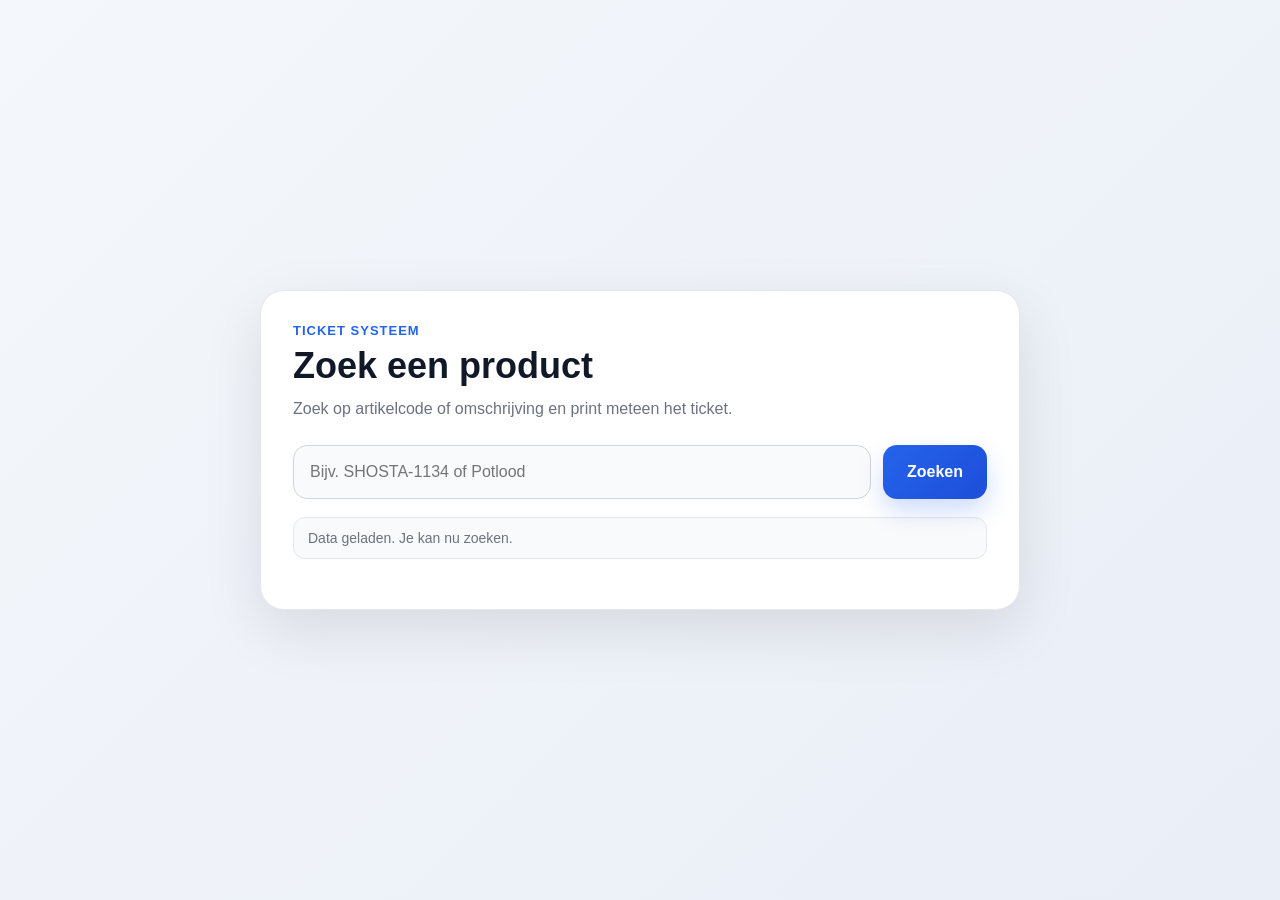
==== index.html @ 76521805 "Add files via upload" ====
<!DOCTYPE html>
<html lang="nl">
<head>
  <meta charset="UTF-8">
  <meta name="viewport" content="width=device-width, initial-scale=1.0">
  <title>QR Ticket Generator</title>
  <link rel="stylesheet" href="style.css">
</head>
<body>

  <div class="page">
    <div class="card">
      <div class="topbar">
        <div>
          <p class="eyebrow">Ticket systeem</p>
          <h1>Zoek een product</h1>
          <p class="subtitle">Zoek op artikelcode of omschrijving en print meteen het ticket.</p>
        </div>
      </div>

      <div class="search-box">
        <input
          type="text"
          id="search"
          placeholder="Bijv. SHOSTA-1134 of Potlood"
          autocomplete="off"
        >
        <button onclick="zoekProduct()">Zoeken</button>
      </div>

      <div id="status" class="status">Data wordt geladen...</div>

      <div id="result" class="result hidden"></div>
    </div>
  </div>

  <script>
    let data = [];

    fetch('data.json')
      .then(response => {
        if (!response.ok) {
          throw new Error('Kon data.json niet laden');
        }
        return response.json();
      })
      .then(json => {
        data = json;
        document.getElementById('status').textContent = 'Data geladen. Je kan nu zoeken.';
      })
      .catch(error => {
        document.getElementById('status').textContent = 'Fout bij laden van data.json';
        console.error(error);
      });

    function escapeHtml(text) {
      return String(text)
        .replace(/&/g, '&amp;')
        .replace(/</g, '&lt;')
        .replace(/>/g, '&gt;')
        .replace(/"/g, '&quot;')
        .replace(/'/g, '&#039;');
    }

    function zoekProduct() {
      const input = document.getElementById('search');
      const value = input.value.toLowerCase().trim();
      const resultDiv = document.getElementById('result');

      if (!value) {
        resultDiv.classList.remove('hidden');
        resultDiv.innerHTML = `
          <div class="empty-state">
            Geef eerst een artikelcode of omschrijving in.
          </div>
        `;
        return;
      }

      const gevonden = data.find(product =>
        String(product.artikelcode).toLowerCase().includes(value) ||
        String(product.omschrijving).toLowerCase().includes(value)
      );

      resultDiv.classList.remove('hidden');

      if (!gevonden) {
        resultDiv.innerHTML = `
          <div class="empty-state">
            Geen product gevonden voor <strong>${escapeHtml(input.value)}</strong>.
          </div>
        `;
        return;
      }

      resultDiv.innerHTML = `
        <div class="product-card">
          <div class="product-header">
            <div>
              <p class="product-label">Gevonden product</p>
              <h2>${escapeHtml(gevonden.omschrijving)}</h2>
            </div>
            <div class="price-badge">€ ${Number(gevonden.prijs).toFixed(2)}</div>
          </div>

          <div class="product-grid">
            <div class="info-box">
              <span class="info-title">Artikelcode</span>
              <span class="info-value">${escapeHtml(gevonden.artikelcode)}</span>
            </div>

            <div class="info-box">
              <span class="info-title">Aantal labels</span>
              <span class="info-value">${escapeHtml(gevonden.aantal)}</span>
            </div>
          </div>

          <div class="actions">
            <button class="print-btn" onclick='printTicket(${JSON.stringify(gevonden)})'>
              Print ticket
            </button>
          </div>
        </div>
      `;
    }

    function printTicket(product) {
      localStorage.setItem('printData', JSON.stringify(product));
      window.open('print.html', '_blank');
    }

    document.getElementById('search').addEventListener('keypress', function(event) {
      if (event.key === 'Enter') {
        zoekProduct();
      }
    });
  </script>
</body>
</html>
---- style.css ----
* {
    margin: 0;
    padding: 0;
    box-sizing: border-box;
  }
  
  body {
    font-family: Arial, sans-serif;
    min-height: 100vh;
    background:
      linear-gradient(135deg, #f4f7fb 0%, #e9eef7 100%);
    color: #1f2937;
  }
  
  .page {
    min-height: 100vh;
    display: flex;
    align-items: center;
    justify-content: center;
    padding: 32px 16px;
  }
  
  .card {
    width: 100%;
    max-width: 760px;
    background: #ffffff;
    border-radius: 24px;
    padding: 32px;
    box-shadow: 0 20px 60px rgba(0, 0, 0, 0.10);
    border: 1px solid #e5e7eb;
  }
  
  .topbar {
    margin-bottom: 24px;
  }
  
  .eyebrow {
    font-size: 13px;
    font-weight: 700;
    text-transform: uppercase;
    letter-spacing: 1px;
    color: #2563eb;
    margin-bottom: 8px;
  }
  
  h1 {
    font-size: 36px;
    line-height: 1.1;
    margin-bottom: 10px;
    color: #111827;
  }
  
  .subtitle {
    font-size: 16px;
    color: #6b7280;
    line-height: 1.6;
  }
  
  .search-box {
    display: flex;
    gap: 12px;
    margin-bottom: 18px;
    flex-wrap: wrap;
  }
  
  .search-box input {
    flex: 1;
    min-width: 240px;
    height: 54px;
    border: 1px solid #d1d5db;
    border-radius: 14px;
    padding: 0 16px;
    font-size: 16px;
    outline: none;
    transition: 0.2s ease;
    background: #f9fafb;
  }
  
  .search-box input:focus {
    border-color: #2563eb;
    background: #ffffff;
    box-shadow: 0 0 0 4px rgba(37, 99, 235, 0.12);
  }
  
  .search-box button {
    height: 54px;
    border: none;
    border-radius: 14px;
    padding: 0 24px;
    font-size: 16px;
    font-weight: 700;
    cursor: pointer;
    background: linear-gradient(135deg, #2563eb, #1d4ed8);
    color: #ffffff;
    transition: transform 0.15s ease, box-shadow 0.15s ease;
    box-shadow: 0 12px 24px rgba(37, 99, 235, 0.22);
  }
  
  .search-box button:hover {
    transform: translateY(-1px);
  }
  
  .status {
    margin-bottom: 18px;
    font-size: 14px;
    color: #6b7280;
    background: #f9fafb;
    border: 1px solid #e5e7eb;
    padding: 12px 14px;
    border-radius: 12px;
  }
  
  .result.hidden {
    display: none;
  }
  
  .product-card {
    margin-top: 10px;
    background: linear-gradient(180deg, #ffffff 0%, #f9fbff 100%);
    border: 1px solid #e5e7eb;
    border-radius: 20px;
    padding: 24px;
  }
  
  .product-header {
    display: flex;
    justify-content: space-between;
    align-items: flex-start;
    gap: 16px;
    margin-bottom: 20px;
    flex-wrap: wrap;
  }
  
  .product-label {
    font-size: 12px;
    font-weight: 700;
    text-transform: uppercase;
    color: #2563eb;
    margin-bottom: 8px;
    letter-spacing: 0.8px;
  }
  
  .product-header h2 {
    font-size: 24px;
    line-height: 1.3;
    color: #111827;
  }
  
  .price-badge {
    background: #111827;
    color: #ffffff;
    font-size: 22px;
    font-weight: 700;
    padding: 12px 18px;
    border-radius: 16px;
    white-space: nowrap;
  }
  
  .product-grid {
    display: grid;
    grid-template-columns: repeat(auto-fit, minmax(220px, 1fr));
    gap: 14px;
    margin-bottom: 22px;
  }
  
  .info-box {
    background: #ffffff;
    border: 1px solid #e5e7eb;
    border-radius: 16px;
    padding: 16px;
  }
  
  .info-title {
    display: block;
    font-size: 13px;
    color: #6b7280;
    margin-bottom: 8px;
  }
  
  .info-value {
    display: block;
    font-size: 18px;
    font-weight: 700;
    color: #111827;
    word-break: break-word;
  }
  
  .actions {
    display: flex;
    justify-content: flex-end;
  }
  
  .print-btn {
    border: none;
    border-radius: 14px;
    padding: 14px 22px;
    font-size: 15px;
    font-weight: 700;
    cursor: pointer;
    color: #ffffff;
    background: linear-gradient(135deg, #059669, #047857);
    box-shadow: 0 12px 24px rgba(5, 150, 105, 0.20);
    transition: transform 0.15s ease;
  }
  
  .print-btn:hover {
    transform: translateY(-1px);
  }
  
  .empty-state {
    padding: 18px;
    border: 1px dashed #cbd5e1;
    border-radius: 16px;
    background: #f8fafc;
    color: #475569;
    font-size: 15px;
  }
  
  @media (max-width: 640px) {
    .card {
      padding: 22px;
      border-radius: 18px;
    }
  
    h1 {
      font-size: 28px;
    }
  
    .product-header h2 {
      font-size: 20px;
    }
  
    .price-badge {
      font-size: 18px;
    }
  
    .actions {
      justify-content: stretch;
    }
  
    .print-btn {
      width: 100%;
    }
  }
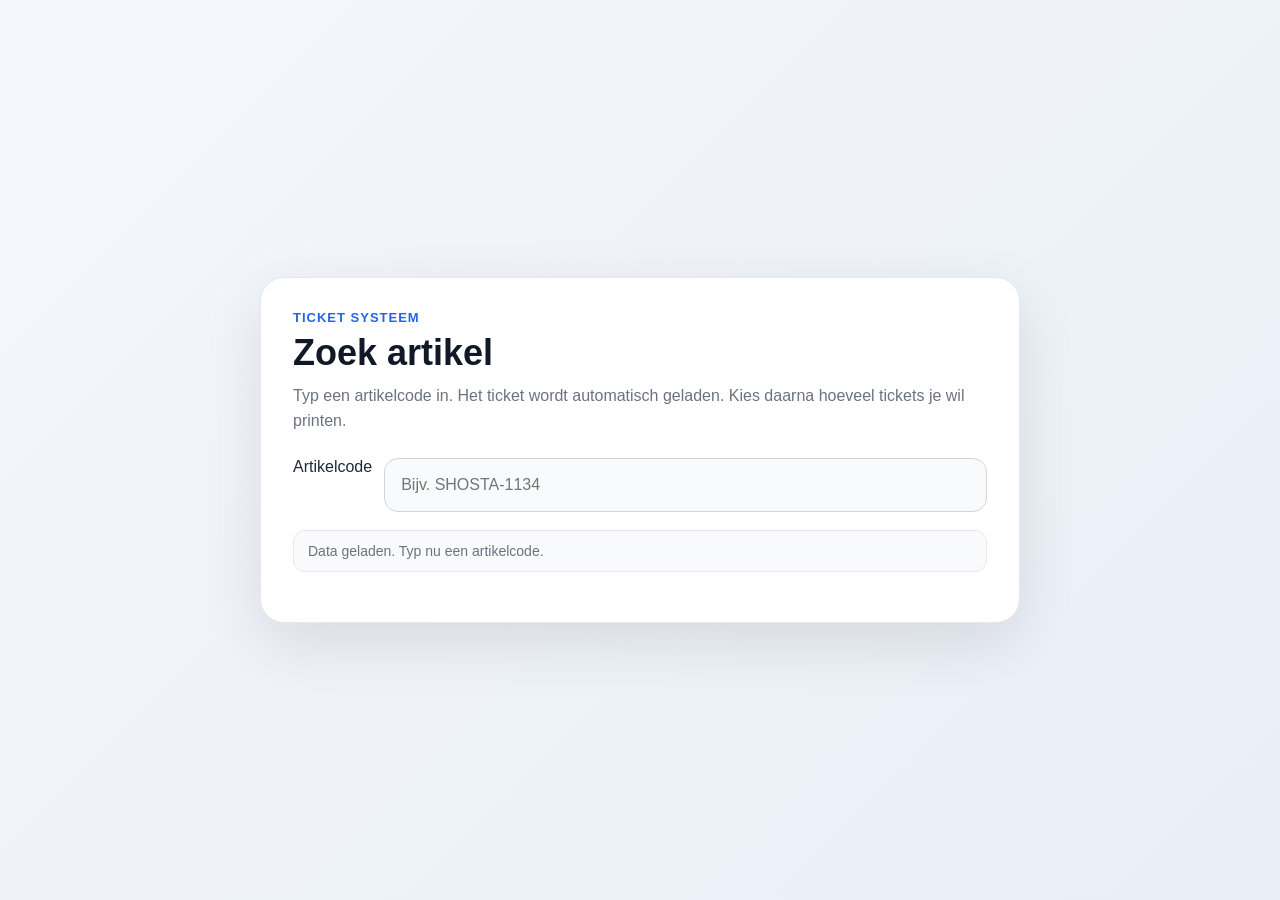
==== commit 7e6fad26: "Update index.html" ====
--- a/index.html
+++ b/index.html
@@ -13,19 +13,19 @@
       <div class="topbar">
         <div>
           <p class="eyebrow">Ticket systeem</p>
-          <h1>Zoek een product</h1>
-          <p class="subtitle">Zoek op artikelcode of omschrijving en print meteen het ticket.</p>
+          <h1>Zoek artikel</h1>
+          <p class="subtitle">Typ een artikelcode in. Het ticket wordt automatisch geladen. Kies daarna hoeveel tickets je wil printen.</p>
         </div>
       </div>
 
-      <div class="search-box">
+      <div class="search-box single-column">
+        <label for="search" class="field-label">Artikelcode</label>
         <input
           type="text"
           id="search"
-          placeholder="Bijv. SHOSTA-1134 of Potlood"
+          placeholder="Bijv. SHOSTA-1134"
           autocomplete="off"
         >
-        <button onclick="zoekProduct()">Zoeken</button>
       </div>
 
       <div id="status" class="status">Data wordt geladen...</div>
@@ -46,7 +46,7 @@
       })
       .then(json => {
         data = json;
-        document.getElementById('status').textContent = 'Data geladen. Je kan nu zoeken.';
+        document.getElementById('status').textContent = 'Data geladen. Typ nu een artikelcode.';
       })
       .catch(error => {
         document.getElementById('status').textContent = 'Fout bij laden van data.json';
@@ -62,24 +62,19 @@
         .replace(/'/g, '&#039;');
     }
 
-    function zoekProduct() {
+    function zoekProductAutomatisch() {
       const input = document.getElementById('search');
       const value = input.value.toLowerCase().trim();
       const resultDiv = document.getElementById('result');
 
       if (!value) {
-        resultDiv.classList.remove('hidden');
-        resultDiv.innerHTML = `
-          <div class="empty-state">
-            Geef eerst een artikelcode of omschrijving in.
-          </div>
-        `;
+        resultDiv.classList.add('hidden');
+        resultDiv.innerHTML = '';
         return;
       }
 
       const gevonden = data.find(product =>
-        String(product.artikelcode).toLowerCase().includes(value) ||
-        String(product.omschrijving).toLowerCase().includes(value)
+        String(product.artikelcode).toLowerCase() === value
       );
 
       resultDiv.classList.remove('hidden');
@@ -87,7 +82,7 @@
       if (!gevonden) {
         resultDiv.innerHTML = `
           <div class="empty-state">
-            Geen product gevonden voor <strong>${escapeHtml(input.value)}</strong>.
+            Geen artikel gevonden met code <strong>${escapeHtml(input.value)}</strong>.
           </div>
         `;
         return;
@@ -97,7 +92,7 @@
         <div class="product-card">
           <div class="product-header">
             <div>
-              <p class="product-label">Gevonden product</p>
+              <p class="product-label">Gevonden artikel</p>
               <h2>${escapeHtml(gevonden.omschrijving)}</h2>
             </div>
             <div class="price-badge">€ ${Number(gevonden.prijs).toFixed(2)}</div>
@@ -110,14 +105,19 @@
             </div>
 
             <div class="info-box">
-              <span class="info-title">Aantal labels</span>
+              <span class="info-title">Standaard aantal labels</span>
               <span class="info-value">${escapeHtml(gevonden.aantal)}</span>
             </div>
           </div>
 
+          <div class="print-controls">
+            <label for="printAantal" class="field-label">Hoeveel tickets wil je printen?</label>
+            <input type="number" id="printAantal" min="1" value="1">
+          </div>
+
           <div class="actions">
             <button class="print-btn" onclick='printTicket(${JSON.stringify(gevonden)})'>
-              Print ticket
+              Print ticket(s)
             </button>
           </div>
         </div>
@@ -125,15 +125,26 @@
     }
 
     function printTicket(product) {
-      localStorage.setItem('printData', JSON.stringify(product));
+      const aantalInput = document.getElementById('printAantal');
+      const printAantal = Number(aantalInput.value);
+
+      if (!printAantal || printAantal < 1) {
+        alert('Geef een geldig aantal in.');
+        return;
+      }
+
+      const printData = {
+        artikelcode: product.artikelcode,
+        omschrijving: product.omschrijving,
+        prijs: Number(product.prijs),
+        aantal: printAantal
+      };
+
+      localStorage.setItem('printData', JSON.stringify(printData));
       window.open('print.html', '_blank');
     }
 
-    document.getElementById('search').addEventListener('keypress', function(event) {
-      if (event.key === 'Enter') {
-        zoekProduct();
-      }
-    });
+    document.getElementById('search').addEventListener('input', zoekProductAutomatisch);
   </script>
 </body>
-</html>+</html>
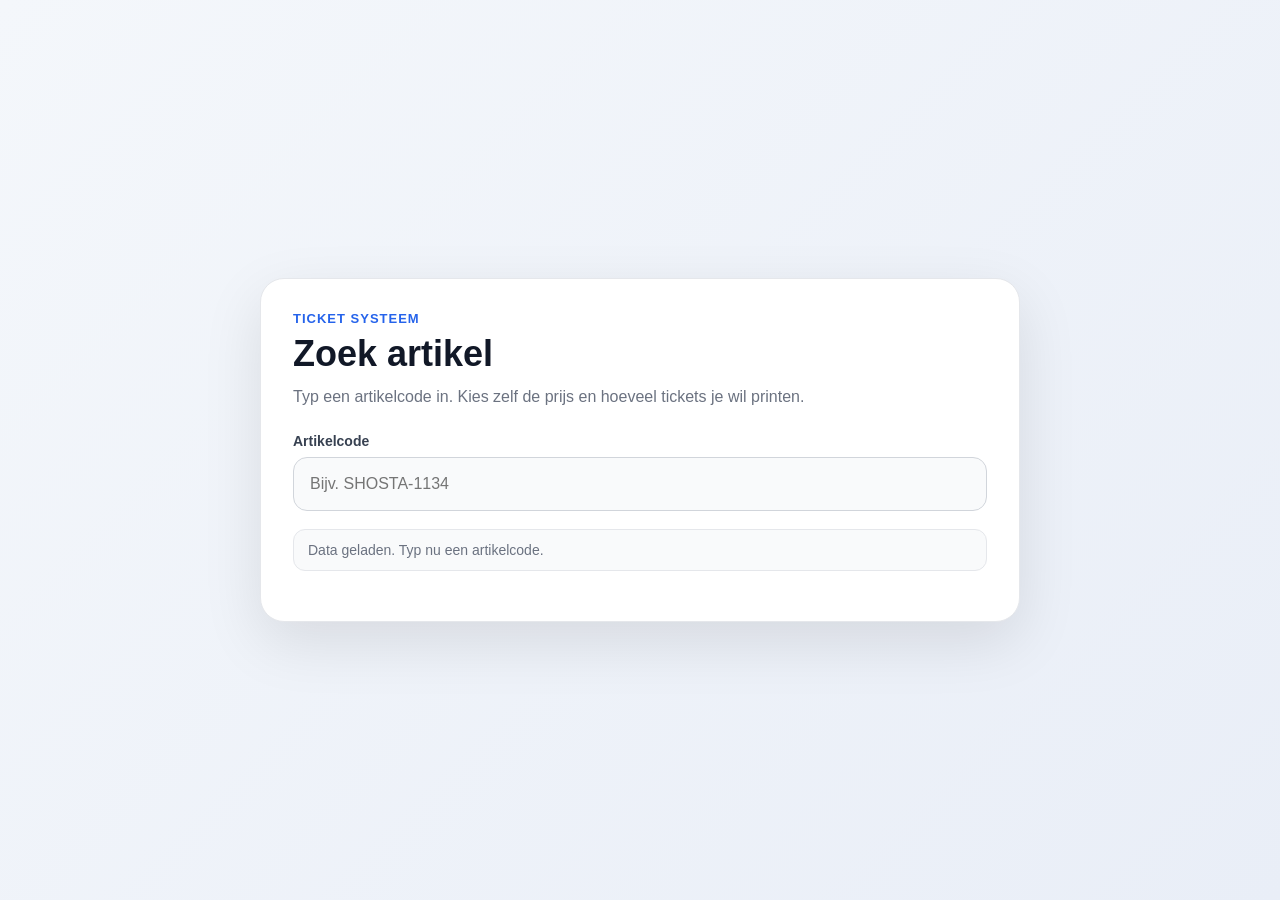
==== commit 2ce828ec: "Update index.html" ====
--- a/index.html
+++ b/index.html
@@ -14,7 +14,7 @@
         <div>
           <p class="eyebrow">Ticket systeem</p>
           <h1>Zoek artikel</h1>
-          <p class="subtitle">Typ een artikelcode in. Het ticket wordt automatisch geladen. Kies daarna hoeveel tickets je wil printen.</p>
+          <p class="subtitle">Typ een artikelcode in. Kies zelf de prijs en hoeveel tickets je wil printen.</p>
         </div>
       </div>
 
@@ -93,9 +93,8 @@
           <div class="product-header">
             <div>
               <p class="product-label">Gevonden artikel</p>
-              <h2>${escapeHtml(gevonden.omschrijving)}</h2>
+              <h2>${escapeHtml(gevonden.artikelcode)}</h2>
             </div>
-            <div class="price-badge">€ ${Number(gevonden.prijs).toFixed(2)}</div>
           </div>
 
           <div class="product-grid">
@@ -105,14 +104,21 @@
             </div>
 
             <div class="info-box">
-              <span class="info-title">Standaard aantal labels</span>
-              <span class="info-value">${escapeHtml(gevonden.aantal)}</span>
+              <span class="info-title">Standaard prijs</span>
+              <span class="info-value">€ ${Number(gevonden.prijs).toFixed(2)}</span>
             </div>
           </div>
 
-          <div class="print-controls">
-            <label for="printAantal" class="field-label">Hoeveel tickets wil je printen?</label>
-            <input type="number" id="printAantal" min="1" value="1">
+          <div class="form-grid">
+            <div class="print-controls">
+              <label for="customPrijs" class="field-label">Prijs op ticket</label>
+              <input type="number" id="customPrijs" min="0" step="0.01" value="${Number(gevonden.prijs).toFixed(2)}">
+            </div>
+
+            <div class="print-controls">
+              <label for="printAantal" class="field-label">Aantal tickets</label>
+              <input type="number" id="printAantal" min="1" value="1">
+            </div>
           </div>
 
           <div class="actions">
@@ -126,17 +132,24 @@
 
     function printTicket(product) {
       const aantalInput = document.getElementById('printAantal');
+      const prijsInput = document.getElementById('customPrijs');
+
       const printAantal = Number(aantalInput.value);
+      const customPrijs = Number(prijsInput.value);
 
       if (!printAantal || printAantal < 1) {
         alert('Geef een geldig aantal in.');
         return;
       }
 
+      if (isNaN(customPrijs) || customPrijs < 0) {
+        alert('Geef een geldige prijs in.');
+        return;
+      }
+
       const printData = {
         artikelcode: product.artikelcode,
-        omschrijving: product.omschrijving,
-        prijs: Number(product.prijs),
+        prijs: customPrijs,
         aantal: printAantal
       };
 
--- a/style.css
+++ b/style.css
@@ -1,244 +1,236 @@
 * {
-    margin: 0;
-    padding: 0;
-    box-sizing: border-box;
-  }
-  
-  body {
-    font-family: Arial, sans-serif;
-    min-height: 100vh;
-    background:
-      linear-gradient(135deg, #f4f7fb 0%, #e9eef7 100%);
-    color: #1f2937;
-  }
-  
-  .page {
-    min-height: 100vh;
-    display: flex;
-    align-items: center;
-    justify-content: center;
-    padding: 32px 16px;
-  }
-  
+  margin: 0;
+  padding: 0;
+  box-sizing: border-box;
+}
+
+body {
+  font-family: Arial, sans-serif;
+  min-height: 100vh;
+  background: linear-gradient(135deg, #f4f7fb 0%, #e9eef7 100%);
+  color: #1f2937;
+}
+
+.page {
+  min-height: 100vh;
+  display: flex;
+  align-items: center;
+  justify-content: center;
+  padding: 32px 16px;
+}
+
+.card {
+  width: 100%;
+  max-width: 760px;
+  background: #ffffff;
+  border-radius: 24px;
+  padding: 32px;
+  box-shadow: 0 20px 60px rgba(0, 0, 0, 0.10);
+  border: 1px solid #e5e7eb;
+}
+
+.topbar {
+  margin-bottom: 24px;
+}
+
+.eyebrow {
+  font-size: 13px;
+  font-weight: 700;
+  text-transform: uppercase;
+  letter-spacing: 1px;
+  color: #2563eb;
+  margin-bottom: 8px;
+}
+
+h1 {
+  font-size: 36px;
+  line-height: 1.1;
+  margin-bottom: 10px;
+  color: #111827;
+}
+
+.subtitle {
+  font-size: 16px;
+  color: #6b7280;
+  line-height: 1.6;
+}
+
+.single-column {
+  display: block;
+  margin-bottom: 18px;
+}
+
+.field-label {
+  display: block;
+  margin-bottom: 8px;
+  font-size: 14px;
+  font-weight: 700;
+  color: #374151;
+}
+
+.search-box input,
+.print-controls input {
+  width: 100%;
+  height: 54px;
+  border: 1px solid #d1d5db;
+  border-radius: 14px;
+  padding: 0 16px;
+  font-size: 16px;
+  outline: none;
+  transition: 0.2s ease;
+  background: #f9fafb;
+}
+
+.search-box input:focus,
+.print-controls input:focus {
+  border-color: #2563eb;
+  background: #ffffff;
+  box-shadow: 0 0 0 4px rgba(37, 99, 235, 0.12);
+}
+
+.status {
+  margin-bottom: 18px;
+  font-size: 14px;
+  color: #6b7280;
+  background: #f9fafb;
+  border: 1px solid #e5e7eb;
+  padding: 12px 14px;
+  border-radius: 12px;
+}
+
+.result.hidden {
+  display: none;
+}
+
+.product-card {
+  margin-top: 10px;
+  background: linear-gradient(180deg, #ffffff 0%, #f9fbff 100%);
+  border: 1px solid #e5e7eb;
+  border-radius: 20px;
+  padding: 24px;
+}
+
+.product-header {
+  display: flex;
+  justify-content: space-between;
+  align-items: flex-start;
+  gap: 16px;
+  margin-bottom: 20px;
+  flex-wrap: wrap;
+}
+
+.product-label {
+  font-size: 12px;
+  font-weight: 700;
+  text-transform: uppercase;
+  color: #2563eb;
+  margin-bottom: 8px;
+  letter-spacing: 0.8px;
+}
+
+.product-header h2 {
+  font-size: 24px;
+  line-height: 1.3;
+  color: #111827;
+}
+
+.price-badge {
+  background: #111827;
+  color: #ffffff;
+  font-size: 22px;
+  font-weight: 700;
+  padding: 12px 18px;
+  border-radius: 16px;
+  white-space: nowrap;
+}
+
+.product-grid {
+  display: grid;
+  grid-template-columns: repeat(auto-fit, minmax(220px, 1fr));
+  gap: 14px;
+  margin-bottom: 22px;
+}
+
+.info-box {
+  background: #ffffff;
+  border: 1px solid #e5e7eb;
+  border-radius: 16px;
+  padding: 16px;
+}
+
+.info-title {
+  display: block;
+  font-size: 13px;
+  color: #6b7280;
+  margin-bottom: 8px;
+}
+
+.info-value {
+  display: block;
+  font-size: 18px;
+  font-weight: 700;
+  color: #111827;
+  word-break: break-word;
+}
+
+.print-controls {
+  margin-bottom: 20px;
+}
+
+.actions {
+  display: flex;
+  justify-content: flex-end;
+}
+
+.print-btn {
+  border: none;
+  border-radius: 14px;
+  padding: 14px 22px;
+  font-size: 15px;
+  font-weight: 700;
+  cursor: pointer;
+  color: #ffffff;
+  background: linear-gradient(135deg, #059669, #047857);
+  box-shadow: 0 12px 24px rgba(5, 150, 105, 0.20);
+  transition: transform 0.15s ease;
+}
+
+.print-btn:hover {
+  transform: translateY(-1px);
+}
+
+.empty-state {
+  padding: 18px;
+  border: 1px dashed #cbd5e1;
+  border-radius: 16px;
+  background: #f8fafc;
+  color: #475569;
+  font-size: 15px;
+}
+
+@media (max-width: 640px) {
   .card {
+    padding: 22px;
+    border-radius: 18px;
+  }
+
+  h1 {
+    font-size: 28px;
+  }
+
+  .product-header h2 {
+    font-size: 20px;
+  }
+
+  .price-badge {
+    font-size: 18px;
+  }
+
+  .actions {
+    justify-content: stretch;
+  }
+
+  .print-btn {
     width: 100%;
-    max-width: 760px;
-    background: #ffffff;
-    border-radius: 24px;
-    padding: 32px;
-    box-shadow: 0 20px 60px rgba(0, 0, 0, 0.10);
-    border: 1px solid #e5e7eb;
-  }
-  
-  .topbar {
-    margin-bottom: 24px;
-  }
-  
-  .eyebrow {
-    font-size: 13px;
-    font-weight: 700;
-    text-transform: uppercase;
-    letter-spacing: 1px;
-    color: #2563eb;
-    margin-bottom: 8px;
-  }
-  
-  h1 {
-    font-size: 36px;
-    line-height: 1.1;
-    margin-bottom: 10px;
-    color: #111827;
-  }
-  
-  .subtitle {
-    font-size: 16px;
-    color: #6b7280;
-    line-height: 1.6;
-  }
-  
-  .search-box {
-    display: flex;
-    gap: 12px;
-    margin-bottom: 18px;
-    flex-wrap: wrap;
-  }
-  
-  .search-box input {
-    flex: 1;
-    min-width: 240px;
-    height: 54px;
-    border: 1px solid #d1d5db;
-    border-radius: 14px;
-    padding: 0 16px;
-    font-size: 16px;
-    outline: none;
-    transition: 0.2s ease;
-    background: #f9fafb;
-  }
-  
-  .search-box input:focus {
-    border-color: #2563eb;
-    background: #ffffff;
-    box-shadow: 0 0 0 4px rgba(37, 99, 235, 0.12);
-  }
-  
-  .search-box button {
-    height: 54px;
-    border: none;
-    border-radius: 14px;
-    padding: 0 24px;
-    font-size: 16px;
-    font-weight: 700;
-    cursor: pointer;
-    background: linear-gradient(135deg, #2563eb, #1d4ed8);
-    color: #ffffff;
-    transition: transform 0.15s ease, box-shadow 0.15s ease;
-    box-shadow: 0 12px 24px rgba(37, 99, 235, 0.22);
-  }
-  
-  .search-box button:hover {
-    transform: translateY(-1px);
-  }
-  
-  .status {
-    margin-bottom: 18px;
-    font-size: 14px;
-    color: #6b7280;
-    background: #f9fafb;
-    border: 1px solid #e5e7eb;
-    padding: 12px 14px;
-    border-radius: 12px;
-  }
-  
-  .result.hidden {
-    display: none;
-  }
-  
-  .product-card {
-    margin-top: 10px;
-    background: linear-gradient(180deg, #ffffff 0%, #f9fbff 100%);
-    border: 1px solid #e5e7eb;
-    border-radius: 20px;
-    padding: 24px;
-  }
-  
-  .product-header {
-    display: flex;
-    justify-content: space-between;
-    align-items: flex-start;
-    gap: 16px;
-    margin-bottom: 20px;
-    flex-wrap: wrap;
-  }
-  
-  .product-label {
-    font-size: 12px;
-    font-weight: 700;
-    text-transform: uppercase;
-    color: #2563eb;
-    margin-bottom: 8px;
-    letter-spacing: 0.8px;
-  }
-  
-  .product-header h2 {
-    font-size: 24px;
-    line-height: 1.3;
-    color: #111827;
-  }
-  
-  .price-badge {
-    background: #111827;
-    color: #ffffff;
-    font-size: 22px;
-    font-weight: 700;
-    padding: 12px 18px;
-    border-radius: 16px;
-    white-space: nowrap;
-  }
-  
-  .product-grid {
-    display: grid;
-    grid-template-columns: repeat(auto-fit, minmax(220px, 1fr));
-    gap: 14px;
-    margin-bottom: 22px;
-  }
-  
-  .info-box {
-    background: #ffffff;
-    border: 1px solid #e5e7eb;
-    border-radius: 16px;
-    padding: 16px;
-  }
-  
-  .info-title {
-    display: block;
-    font-size: 13px;
-    color: #6b7280;
-    margin-bottom: 8px;
-  }
-  
-  .info-value {
-    display: block;
-    font-size: 18px;
-    font-weight: 700;
-    color: #111827;
-    word-break: break-word;
-  }
-  
-  .actions {
-    display: flex;
-    justify-content: flex-end;
-  }
-  
-  .print-btn {
-    border: none;
-    border-radius: 14px;
-    padding: 14px 22px;
-    font-size: 15px;
-    font-weight: 700;
-    cursor: pointer;
-    color: #ffffff;
-    background: linear-gradient(135deg, #059669, #047857);
-    box-shadow: 0 12px 24px rgba(5, 150, 105, 0.20);
-    transition: transform 0.15s ease;
-  }
-  
-  .print-btn:hover {
-    transform: translateY(-1px);
-  }
-  
-  .empty-state {
-    padding: 18px;
-    border: 1px dashed #cbd5e1;
-    border-radius: 16px;
-    background: #f8fafc;
-    color: #475569;
-    font-size: 15px;
-  }
-  
-  @media (max-width: 640px) {
-    .card {
-      padding: 22px;
-      border-radius: 18px;
-    }
-  
-    h1 {
-      font-size: 28px;
-    }
-  
-    .product-header h2 {
-      font-size: 20px;
-    }
-  
-    .price-badge {
-      font-size: 18px;
-    }
-  
-    .actions {
-      justify-content: stretch;
-    }
-  
-    .print-btn {
-      width: 100%;
-    }
-  }+  }
+}
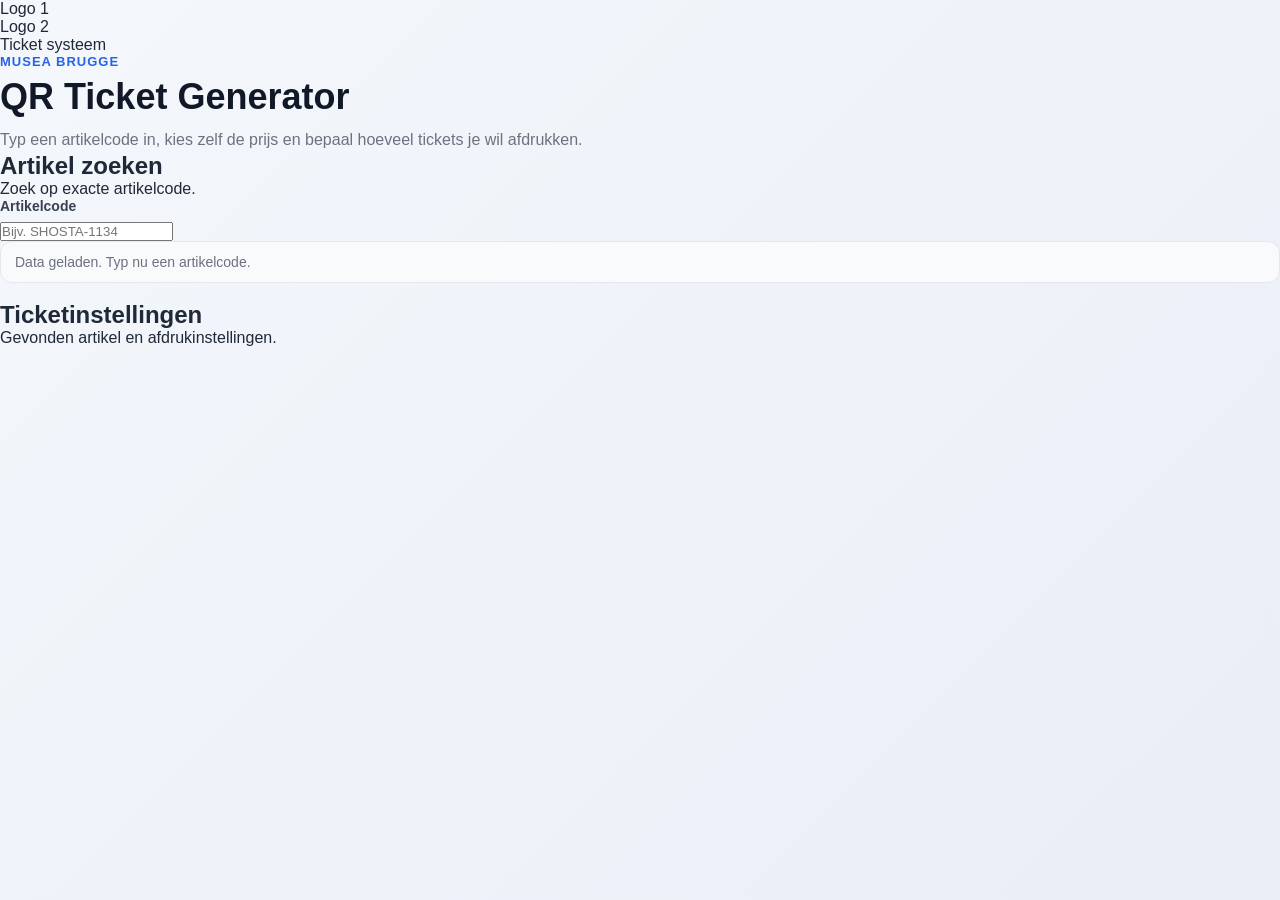
==== commit 7f939ac2: "Update index.html" ====
--- a/index.html
+++ b/index.html
@@ -3,35 +3,68 @@
 <head>
   <meta charset="UTF-8">
   <meta name="viewport" content="width=device-width, initial-scale=1.0">
-  <title>QR Ticket Generator</title>
+  <title>Musea Brugge | Ticket Generator</title>
   <link rel="stylesheet" href="style.css">
 </head>
 <body>
+  <div class="app-shell">
+    <header class="hero">
+      <div class="hero-top">
+        <div class="logo-group">
+          <div class="logo-box">
+            <img src="logo-musea-brugge-1.png" alt="Musea Brugge logo 1" onerror="this.style.display='none'; this.parentElement.classList.add('logo-placeholder')">
+            <span class="logo-fallback">Logo 1</span>
+          </div>
 
-  <div class="page">
-    <div class="card">
-      <div class="topbar">
+          <div class="logo-box">
+            <img src="logo-musea-brugge-2.png" alt="Musea Brugge logo 2" onerror="this.style.display='none'; this.parentElement.classList.add('logo-placeholder')">
+            <span class="logo-fallback">Logo 2</span>
+          </div>
+        </div>
+
+        <div class="hero-badge">Ticket systeem</div>
+      </div>
+
+      <div class="hero-content">
         <div>
-          <p class="eyebrow">Ticket systeem</p>
-          <h1>Zoek artikel</h1>
-          <p class="subtitle">Typ een artikelcode in. Kies zelf de prijs en hoeveel tickets je wil printen.</p>
+          <p class="eyebrow">Musea Brugge</p>
+          <h1>QR Ticket Generator</h1>
+          <p class="subtitle">
+            Typ een artikelcode in, kies zelf de prijs en bepaal hoeveel tickets je wil afdrukken.
+          </p>
         </div>
       </div>
+    </header>
 
-      <div class="search-box single-column">
-        <label for="search" class="field-label">Artikelcode</label>
-        <input
-          type="text"
-          id="search"
-          placeholder="Bijv. SHOSTA-1134"
-          autocomplete="off"
-        >
-      </div>
+    <main class="main-grid">
+      <section class="panel panel-search">
+        <div class="panel-header">
+          <h2>Artikel zoeken</h2>
+          <p>Zoek op exacte artikelcode.</p>
+        </div>
 
-      <div id="status" class="status">Data wordt geladen...</div>
+        <div class="form-block">
+          <label for="search" class="field-label">Artikelcode</label>
+          <input
+            type="text"
+            id="search"
+            placeholder="Bijv. SHOSTA-1134"
+            autocomplete="off"
+          >
+        </div>
 
-      <div id="result" class="result hidden"></div>
-    </div>
+        <div id="status" class="status">Data wordt geladen...</div>
+      </section>
+
+      <section class="panel panel-result">
+        <div class="panel-header">
+          <h2>Ticketinstellingen</h2>
+          <p>Gevonden artikel en afdrukinstellingen.</p>
+        </div>
+
+        <div id="result" class="result hidden"></div>
+      </section>
+    </main>
   </div>
 
   <script>
@@ -82,7 +115,11 @@
       if (!gevonden) {
         resultDiv.innerHTML = `
           <div class="empty-state">
-            Geen artikel gevonden met code <strong>${escapeHtml(input.value)}</strong>.
+            <div class="empty-icon">⌕</div>
+            <div>
+              <strong>Geen artikel gevonden</strong>
+              <p>Er bestaat geen artikel met code <span>${escapeHtml(input.value)}</span>.</p>
+            </div>
           </div>
         `;
         return;
@@ -90,40 +127,30 @@
 
       resultDiv.innerHTML = `
         <div class="product-card">
-          <div class="product-header">
-            <div>
-              <p class="product-label">Gevonden artikel</p>
-              <h2>${escapeHtml(gevonden.artikelcode)}</h2>
+          <div class="article-code-chip">${escapeHtml(gevonden.artikelcode)}</div>
+
+          <div class="article-main">
+            <div class="article-block">
+              <span class="mini-label">Artikelcode</span>
+              <div class="article-code-large">${escapeHtml(gevonden.artikelcode)}</div>
             </div>
           </div>
 
-          <div class="product-grid">
-            <div class="info-box">
-              <span class="info-title">Artikelcode</span>
-              <span class="info-value">${escapeHtml(gevonden.artikelcode)}</span>
-            </div>
-
-            <div class="info-box">
-              <span class="info-title">Standaard prijs</span>
-              <span class="info-value">€ ${Number(gevonden.prijs).toFixed(2)}</span>
-            </div>
-          </div>
-
-          <div class="form-grid">
-            <div class="print-controls">
+          <div class="settings-grid">
+            <div class="setting-box">
               <label for="customPrijs" class="field-label">Prijs op ticket</label>
               <input type="number" id="customPrijs" min="0" step="0.01" value="${Number(gevonden.prijs).toFixed(2)}">
             </div>
 
-            <div class="print-controls">
+            <div class="setting-box">
               <label for="printAantal" class="field-label">Aantal tickets</label>
               <input type="number" id="printAantal" min="1" value="1">
             </div>
           </div>
 
-          <div class="actions">
+          <div class="action-row">
             <button class="print-btn" onclick='printTicket(${JSON.stringify(gevonden)})'>
-              Print ticket(s)
+              Ticket(s) afdrukken
             </button>
           </div>
         </div>
--- a/style.css
+++ b/style.css
@@ -134,16 +134,6 @@
   color: #111827;
 }
 
-.price-badge {
-  background: #111827;
-  color: #ffffff;
-  font-size: 22px;
-  font-weight: 700;
-  padding: 12px 18px;
-  border-radius: 16px;
-  white-space: nowrap;
-}
-
 .product-grid {
   display: grid;
   grid-template-columns: repeat(auto-fit, minmax(220px, 1fr));
@@ -151,6 +141,13 @@
   margin-bottom: 22px;
 }
 
+.form-grid {
+  display: grid;
+  grid-template-columns: repeat(auto-fit, minmax(220px, 1fr));
+  gap: 14px;
+  margin-bottom: 20px;
+}
+
 .info-box {
   background: #ffffff;
   border: 1px solid #e5e7eb;
@@ -174,7 +171,7 @@
 }
 
 .print-controls {
-  margin-bottom: 20px;
+  margin-bottom: 0;
 }
 
 .actions {
@@ -222,10 +219,6 @@
     font-size: 20px;
   }
 
-  .price-badge {
-    font-size: 18px;
-  }
-
   .actions {
     justify-content: stretch;
   }
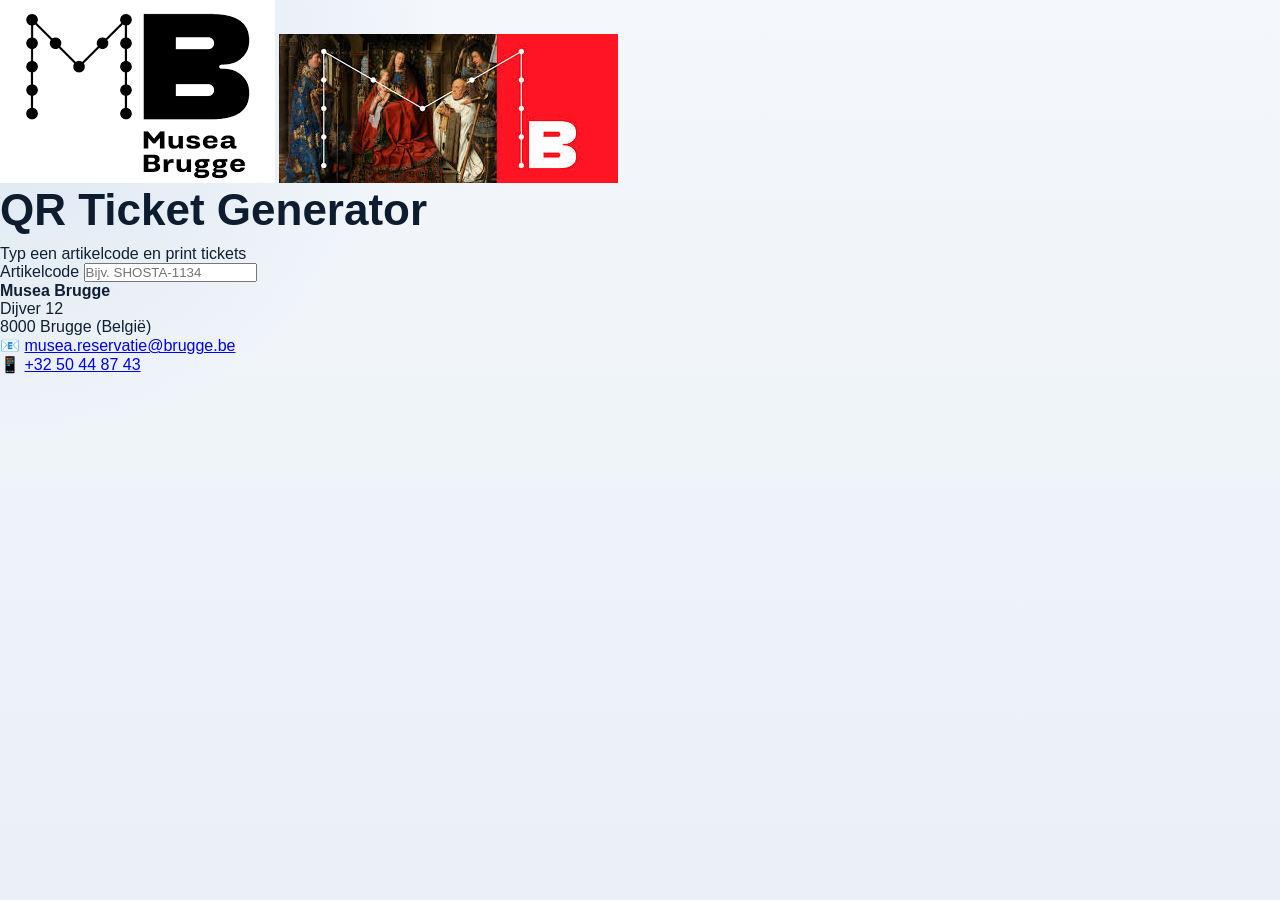
==== commit 92066806: "Update index.html" ====
--- a/index.html
+++ b/index.html
@@ -7,184 +7,96 @@
   <link rel="stylesheet" href="style.css">
 </head>
 <body>
-  <div class="app-shell">
-    <header class="hero">
-      <div class="hero-top">
-        <div class="logo-group">
-          <div class="logo-box">
-            <img src="logo-musea-brugge-1.png" alt="Musea Brugge logo 1" onerror="this.style.display='none'; this.parentElement.classList.add('logo-placeholder')">
-            <span class="logo-fallback">Logo 1</span>
-          </div>
 
-          <div class="logo-box">
-            <img src="logo-musea-brugge-2.png" alt="Musea Brugge logo 2" onerror="this.style.display='none'; this.parentElement.classList.add('logo-placeholder')">
-            <span class="logo-fallback">Logo 2</span>
-          </div>
-        </div>
+<div class="container">
 
-        <div class="hero-badge">Ticket systeem</div>
-      </div>
+  <!-- HEADER -->
+  <header class="header">
+    <div class="logos">
+      <img src="logo-musea-brugge-1.png">
+      <img src="logo-musea-brugge-2.png">
+    </div>
 
-      <div class="hero-content">
-        <div>
-          <p class="eyebrow">Musea Brugge</p>
-          <h1>QR Ticket Generator</h1>
-          <p class="subtitle">
-            Typ een artikelcode in, kies zelf de prijs en bepaal hoeveel tickets je wil afdrukken.
-          </p>
-        </div>
-      </div>
-    </header>
+    <h1>QR Ticket Generator</h1>
+    <p>Typ een artikelcode en print tickets</p>
+  </header>
 
-    <main class="main-grid">
-      <section class="panel panel-search">
-        <div class="panel-header">
-          <h2>Artikel zoeken</h2>
-          <p>Zoek op exacte artikelcode.</p>
-        </div>
-
-        <div class="form-block">
-          <label for="search" class="field-label">Artikelcode</label>
-          <input
-            type="text"
-            id="search"
-            placeholder="Bijv. SHOSTA-1134"
-            autocomplete="off"
-          >
-        </div>
-
-        <div id="status" class="status">Data wordt geladen...</div>
-      </section>
-
-      <section class="panel panel-result">
-        <div class="panel-header">
-          <h2>Ticketinstellingen</h2>
-          <p>Gevonden artikel en afdrukinstellingen.</p>
-        </div>
-
-        <div id="result" class="result hidden"></div>
-      </section>
-    </main>
+  <!-- SEARCH -->
+  <div class="card">
+    <label>Artikelcode</label>
+    <input id="search" placeholder="Bijv. SHOSTA-1134">
   </div>
 
-  <script>
-    let data = [];
+  <!-- RESULT -->
+  <div id="result"></div>
 
-    fetch('data.json')
-      .then(response => {
-        if (!response.ok) {
-          throw new Error('Kon data.json niet laden');
-        }
-        return response.json();
-      })
-      .then(json => {
-        data = json;
-        document.getElementById('status').textContent = 'Data geladen. Typ nu een artikelcode.';
-      })
-      .catch(error => {
-        document.getElementById('status').textContent = 'Fout bij laden van data.json';
-        console.error(error);
-      });
+</div>
 
-    function escapeHtml(text) {
-      return String(text)
-        .replace(/&/g, '&amp;')
-        .replace(/</g, '&lt;')
-        .replace(/>/g, '&gt;')
-        .replace(/"/g, '&quot;')
-        .replace(/'/g, '&#039;');
-    }
+<!-- FOOTER -->
+<footer class="footer">
+  <div>
+    <strong>Musea Brugge</strong><br>
+    Dijver 12<br>
+    8000 Brugge (België)
+  </div>
 
-    function zoekProductAutomatisch() {
-      const input = document.getElementById('search');
-      const value = input.value.toLowerCase().trim();
-      const resultDiv = document.getElementById('result');
+  <div>
+    📧 <a href="mailto:musea.reservatie@brugge.be">musea.reservatie@brugge.be</a><br>
+    📱 <a href="tel:+3250448743">+32 50 44 87 43</a>
+  </div>
+</footer>
 
-      if (!value) {
-        resultDiv.classList.add('hidden');
-        resultDiv.innerHTML = '';
-        return;
-      }
+<script>
+let data = [];
 
-      const gevonden = data.find(product =>
-        String(product.artikelcode).toLowerCase() === value
-      );
+fetch('data.json')
+  .then(res => res.json())
+  .then(json => data = json);
 
-      resultDiv.classList.remove('hidden');
+document.getElementById('search').addEventListener('input', function () {
+  const value = this.value.toLowerCase();
 
-      if (!gevonden) {
-        resultDiv.innerHTML = `
-          <div class="empty-state">
-            <div class="empty-icon">⌕</div>
-            <div>
-              <strong>Geen artikel gevonden</strong>
-              <p>Er bestaat geen artikel met code <span>${escapeHtml(input.value)}</span>.</p>
-            </div>
-          </div>
-        `;
-        return;
-      }
+  const product = data.find(p =>
+    p.artikelcode.toLowerCase() === value
+  );
 
-      resultDiv.innerHTML = `
-        <div class="product-card">
-          <div class="article-code-chip">${escapeHtml(gevonden.artikelcode)}</div>
+  const result = document.getElementById('result');
 
-          <div class="article-main">
-            <div class="article-block">
-              <span class="mini-label">Artikelcode</span>
-              <div class="article-code-large">${escapeHtml(gevonden.artikelcode)}</div>
-            </div>
-          </div>
+  if (!product) {
+    result.innerHTML = "";
+    return;
+  }
 
-          <div class="settings-grid">
-            <div class="setting-box">
-              <label for="customPrijs" class="field-label">Prijs op ticket</label>
-              <input type="number" id="customPrijs" min="0" step="0.01" value="${Number(gevonden.prijs).toFixed(2)}">
-            </div>
+  result.innerHTML = `
+    <div class="card">
+      <h2>${product.artikelcode}</h2>
 
-            <div class="setting-box">
-              <label for="printAantal" class="field-label">Aantal tickets</label>
-              <input type="number" id="printAantal" min="1" value="1">
-            </div>
-          </div>
+      <label>Prijs</label>
+      <input type="number" id="prijs" value="${product.prijs}" step="0.01">
 
-          <div class="action-row">
-            <button class="print-btn" onclick='printTicket(${JSON.stringify(gevonden)})'>
-              Ticket(s) afdrukken
-            </button>
-          </div>
-        </div>
-      `;
-    }
+      <label>Aantal</label>
+      <input type="number" id="aantal" value="1">
 
-    function printTicket(product) {
-      const aantalInput = document.getElementById('printAantal');
-      const prijsInput = document.getElementById('customPrijs');
+      <button onclick='printTicket(${JSON.stringify(product)})'>
+        Print
+      </button>
+    </div>
+  `;
+});
 
-      const printAantal = Number(aantalInput.value);
-      const customPrijs = Number(prijsInput.value);
+function printTicket(product) {
+  const prijs = document.getElementById("prijs").value;
+  const aantal = document.getElementById("aantal").value;
 
-      if (!printAantal || printAantal < 1) {
-        alert('Geef een geldig aantal in.');
-        return;
-      }
+  localStorage.setItem("printData", JSON.stringify({
+    artikelcode: product.artikelcode,
+    prijs: prijs,
+    aantal: aantal
+  }));
 
-      if (isNaN(customPrijs) || customPrijs < 0) {
-        alert('Geef een geldige prijs in.');
-        return;
-      }
+  window.open("print.html");
+}
+</script>
 
-      const printData = {
-        artikelcode: product.artikelcode,
-        prijs: customPrijs,
-        aantal: printAantal
-      };
-
-      localStorage.setItem('printData', JSON.stringify(printData));
-      window.open('print.html', '_blank');
-    }
-
-    document.getElementById('search').addEventListener('input', zoekProductAutomatisch);
-  </script>
 </body>
 </html>
--- a/style.css
+++ b/style.css
@@ -4,98 +4,200 @@
   box-sizing: border-box;
 }
 
+:root {
+  --bg: #eef3f8;
+  --card: #ffffff;
+  --card-soft: #f8fbff;
+  --text: #102033;
+  --muted: #5f7185;
+  --line: #dbe4ee;
+  --accent: #0f5fa8;
+  --accent-dark: #0a3d6d;
+  --success: #0f8b6d;
+  --shadow: 0 20px 50px rgba(16, 32, 51, 0.10);
+  --radius-xl: 28px;
+  --radius-lg: 20px;
+  --radius-md: 14px;
+}
+
 body {
   font-family: Arial, sans-serif;
   min-height: 100vh;
-  background: linear-gradient(135deg, #f4f7fb 0%, #e9eef7 100%);
-  color: #1f2937;
-}
-
-.page {
-  min-height: 100vh;
+  color: var(--text);
+  background:
+    radial-gradient(circle at top left, rgba(15, 95, 168, 0.12), transparent 28%),
+    linear-gradient(180deg, #f4f7fb 0%, #eaf0f6 100%);
+}
+
+.app-shell {
+  max-width: 1240px;
+  margin: 0 auto;
+  padding: 28px 18px 40px;
+}
+
+.hero {
+  background: linear-gradient(135deg, #ffffff 0%, #f6fbff 100%);
+  border: 1px solid rgba(219, 228, 238, 0.95);
+  border-radius: 32px;
+  padding: 26px;
+  box-shadow: var(--shadow);
+  margin-bottom: 22px;
+}
+
+.hero-top {
+  display: flex;
+  align-items: flex-start;
+  justify-content: space-between;
+  gap: 18px;
+  margin-bottom: 24px;
+  flex-wrap: wrap;
+}
+
+.logo-group {
+  display: flex;
+  gap: 14px;
+  flex-wrap: wrap;
+}
+
+.logo-box {
+  width: 150px;
+  height: 78px;
+  background: #fff;
+  border: 1px solid var(--line);
+  border-radius: 18px;
   display: flex;
   align-items: center;
   justify-content: center;
-  padding: 32px 16px;
-}
-
-.card {
+  padding: 12px;
+  overflow: hidden;
+}
+
+.logo-box img {
+  max-width: 100%;
+  max-height: 100%;
+  object-fit: contain;
+  display: block;
+}
+
+.logo-placeholder {
+  background: linear-gradient(135deg, #f5f9fd, #edf3f8);
+}
+
+.logo-fallback {
+  display: none;
+  color: var(--muted);
+  font-size: 14px;
+  font-weight: 700;
+}
+
+.logo-placeholder .logo-fallback {
+  display: block;
+}
+
+.hero-badge {
+  background: linear-gradient(135deg, var(--accent), var(--accent-dark));
+  color: white;
+  font-weight: 700;
+  font-size: 14px;
+  padding: 12px 16px;
+  border-radius: 999px;
+  box-shadow: 0 10px 22px rgba(15, 95, 168, 0.20);
+}
+
+.eyebrow {
+  font-size: 12px;
+  font-weight: 700;
+  text-transform: uppercase;
+  letter-spacing: 1.2px;
+  color: var(--accent);
+  margin-bottom: 10px;
+}
+
+h1 {
+  font-size: 44px;
+  line-height: 1.05;
+  color: #0d1c2f;
+  margin-bottom: 12px;
+}
+
+.subtitle {
+  max-width: 720px;
+  font-size: 17px;
+  line-height: 1.65;
+  color: var(--muted);
+}
+
+.main-grid {
+  display: grid;
+  grid-template-columns: 390px 1fr;
+  gap: 22px;
+}
+
+.panel {
+  background: var(--card);
+  border: 1px solid var(--line);
+  border-radius: var(--radius-xl);
+  box-shadow: var(--shadow);
+  padding: 26px;
+}
+
+.panel-header {
+  margin-bottom: 22px;
+}
+
+.panel-header h2 {
+  font-size: 26px;
+  color: #0d1c2f;
+  margin-bottom: 6px;
+}
+
+.panel-header p {
+  color: var(--muted);
+  font-size: 15px;
+  line-height: 1.6;
+}
+
+.form-block {
+  margin-bottom: 18px;
+}
+
+.field-label {
+  display: block;
+  margin-bottom: 9px;
+  font-size: 14px;
+  font-weight: 700;
+  color: #23374d;
+}
+
+input[type="text"],
+input[type="number"] {
   width: 100%;
-  max-width: 760px;
-  background: #ffffff;
-  border-radius: 24px;
-  padding: 32px;
-  box-shadow: 0 20px 60px rgba(0, 0, 0, 0.10);
-  border: 1px solid #e5e7eb;
-}
-
-.topbar {
-  margin-bottom: 24px;
-}
-
-.eyebrow {
-  font-size: 13px;
-  font-weight: 700;
-  text-transform: uppercase;
-  letter-spacing: 1px;
-  color: #2563eb;
-  margin-bottom: 8px;
-}
-
-h1 {
-  font-size: 36px;
-  line-height: 1.1;
-  margin-bottom: 10px;
-  color: #111827;
-}
-
-.subtitle {
+  height: 58px;
+  border: 1px solid #cfd9e5;
+  border-radius: 16px;
+  padding: 0 18px;
   font-size: 16px;
-  color: #6b7280;
-  line-height: 1.6;
-}
-
-.single-column {
-  display: block;
-  margin-bottom: 18px;
-}
-
-.field-label {
-  display: block;
-  margin-bottom: 8px;
-  font-size: 14px;
-  font-weight: 700;
-  color: #374151;
-}
-
-.search-box input,
-.print-controls input {
-  width: 100%;
-  height: 54px;
-  border: 1px solid #d1d5db;
-  border-radius: 14px;
-  padding: 0 16px;
-  font-size: 16px;
+  color: var(--text);
+  background: #fbfdff;
   outline: none;
   transition: 0.2s ease;
-  background: #f9fafb;
-}
-
-.search-box input:focus,
-.print-controls input:focus {
-  border-color: #2563eb;
+}
+
+input[type="text"]:focus,
+input[type="number"]:focus {
+  border-color: var(--accent);
   background: #ffffff;
-  box-shadow: 0 0 0 4px rgba(37, 99, 235, 0.12);
+  box-shadow: 0 0 0 5px rgba(15, 95, 168, 0.10);
 }
 
 .status {
-  margin-bottom: 18px;
   font-size: 14px;
-  color: #6b7280;
-  background: #f9fafb;
-  border: 1px solid #e5e7eb;
-  padding: 12px 14px;
-  border-radius: 12px;
+  line-height: 1.5;
+  color: var(--muted);
+  background: #f8fbfe;
+  border: 1px solid var(--line);
+  border-radius: 16px;
+  padding: 14px 16px;
 }
 
 .result.hidden {
@@ -103,123 +205,166 @@
 }
 
 .product-card {
-  margin-top: 10px;
-  background: linear-gradient(180deg, #ffffff 0%, #f9fbff 100%);
-  border: 1px solid #e5e7eb;
+  min-height: 100%;
+  background: linear-gradient(180deg, #ffffff 0%, #f7fbff 100%);
+  border: 1px solid #e1e9f1;
+  border-radius: 24px;
+  padding: 24px;
+}
+
+.article-code-chip {
+  display: inline-flex;
+  align-items: center;
+  justify-content: center;
+  min-height: 34px;
+  padding: 6px 12px;
+  border-radius: 999px;
+  background: #e9f4ff;
+  color: var(--accent-dark);
+  font-size: 12px;
+  font-weight: 700;
+  letter-spacing: 0.8px;
+  margin-bottom: 18px;
+}
+
+.article-main {
+  margin-bottom: 24px;
+}
+
+.article-block {
+  background: #fff;
+  border: 1px solid var(--line);
   border-radius: 20px;
-  padding: 24px;
-}
-
-.product-header {
-  display: flex;
-  justify-content: space-between;
-  align-items: flex-start;
+  padding: 20px;
+}
+
+.mini-label {
+  display: block;
+  font-size: 13px;
+  color: var(--muted);
+  margin-bottom: 8px;
+}
+
+.article-code-large {
+  font-size: 34px;
+  font-weight: 700;
+  line-height: 1.2;
+  color: #0d1c2f;
+  word-break: break-word;
+}
+
+.settings-grid {
+  display: grid;
+  grid-template-columns: repeat(2, minmax(220px, 1fr));
   gap: 16px;
-  margin-bottom: 20px;
-  flex-wrap: wrap;
-}
-
-.product-label {
-  font-size: 12px;
-  font-weight: 700;
-  text-transform: uppercase;
-  color: #2563eb;
-  margin-bottom: 8px;
-  letter-spacing: 0.8px;
-}
-
-.product-header h2 {
-  font-size: 24px;
-  line-height: 1.3;
-  color: #111827;
-}
-
-.product-grid {
-  display: grid;
-  grid-template-columns: repeat(auto-fit, minmax(220px, 1fr));
-  gap: 14px;
   margin-bottom: 22px;
 }
 
-.form-grid {
-  display: grid;
-  grid-template-columns: repeat(auto-fit, minmax(220px, 1fr));
-  gap: 14px;
-  margin-bottom: 20px;
-}
-
-.info-box {
-  background: #ffffff;
-  border: 1px solid #e5e7eb;
+.setting-box {
+  background: #fff;
+  border: 1px solid var(--line);
+  border-radius: 20px;
+  padding: 18px;
+}
+
+.action-row {
+  display: flex;
+  justify-content: flex-end;
+}
+
+.print-btn {
+  min-height: 56px;
+  border: none;
   border-radius: 16px;
-  padding: 16px;
-}
-
-.info-title {
-  display: block;
-  font-size: 13px;
-  color: #6b7280;
-  margin-bottom: 8px;
-}
-
-.info-value {
-  display: block;
-  font-size: 18px;
-  font-weight: 700;
-  color: #111827;
-  word-break: break-word;
-}
-
-.print-controls {
-  margin-bottom: 0;
-}
-
-.actions {
-  display: flex;
-  justify-content: flex-end;
-}
-
-.print-btn {
-  border: none;
-  border-radius: 14px;
-  padding: 14px 22px;
-  font-size: 15px;
+  padding: 0 24px;
+  font-size: 16px;
   font-weight: 700;
   cursor: pointer;
   color: #ffffff;
-  background: linear-gradient(135deg, #059669, #047857);
-  box-shadow: 0 12px 24px rgba(5, 150, 105, 0.20);
-  transition: transform 0.15s ease;
+  background: linear-gradient(135deg, #0f8b6d, #0a745b);
+  box-shadow: 0 14px 28px rgba(15, 139, 109, 0.20);
+  transition: transform 0.15s ease, box-shadow 0.15s ease;
 }
 
 .print-btn:hover {
   transform: translateY(-1px);
+  box-shadow: 0 16px 30px rgba(15, 139, 109, 0.24);
 }
 
 .empty-state {
-  padding: 18px;
-  border: 1px dashed #cbd5e1;
-  border-radius: 16px;
-  background: #f8fafc;
-  color: #475569;
-  font-size: 15px;
+  min-height: 220px;
+  border: 1px dashed #c9d6e3;
+  border-radius: 22px;
+  background: linear-gradient(180deg, #fbfdff 0%, #f4f8fc 100%);
+  display: flex;
+  align-items: center;
+  gap: 16px;
+  padding: 24px;
+  color: #42566d;
+}
+
+.empty-state strong {
+  display: block;
+  margin-bottom: 6px;
+  color: #1c3148;
+}
+
+.empty-state p {
+  line-height: 1.6;
+}
+
+.empty-state span {
+  font-weight: 700;
+}
+
+.empty-icon {
+  width: 52px;
+  height: 52px;
+  border-radius: 50%;
+  background: #e9f4ff;
+  color: var(--accent-dark);
+  display: flex;
+  align-items: center;
+  justify-content: center;
+  font-size: 24px;
+  flex-shrink: 0;
+}
+
+@media (max-width: 980px) {
+  .main-grid {
+    grid-template-columns: 1fr;
+  }
+
+  .settings-grid {
+    grid-template-columns: 1fr;
+  }
 }
 
 @media (max-width: 640px) {
-  .card {
-    padding: 22px;
-    border-radius: 18px;
+  .app-shell {
+    padding: 16px 12px 24px;
+  }
+
+  .hero,
+  .panel {
+    padding: 20px;
+    border-radius: 22px;
   }
 
   h1 {
+    font-size: 32px;
+  }
+
+  .logo-box {
+    width: 120px;
+    height: 70px;
+  }
+
+  .article-code-large {
     font-size: 28px;
   }
 
-  .product-header h2 {
-    font-size: 20px;
-  }
-
-  .actions {
+  .action-row {
     justify-content: stretch;
   }
 
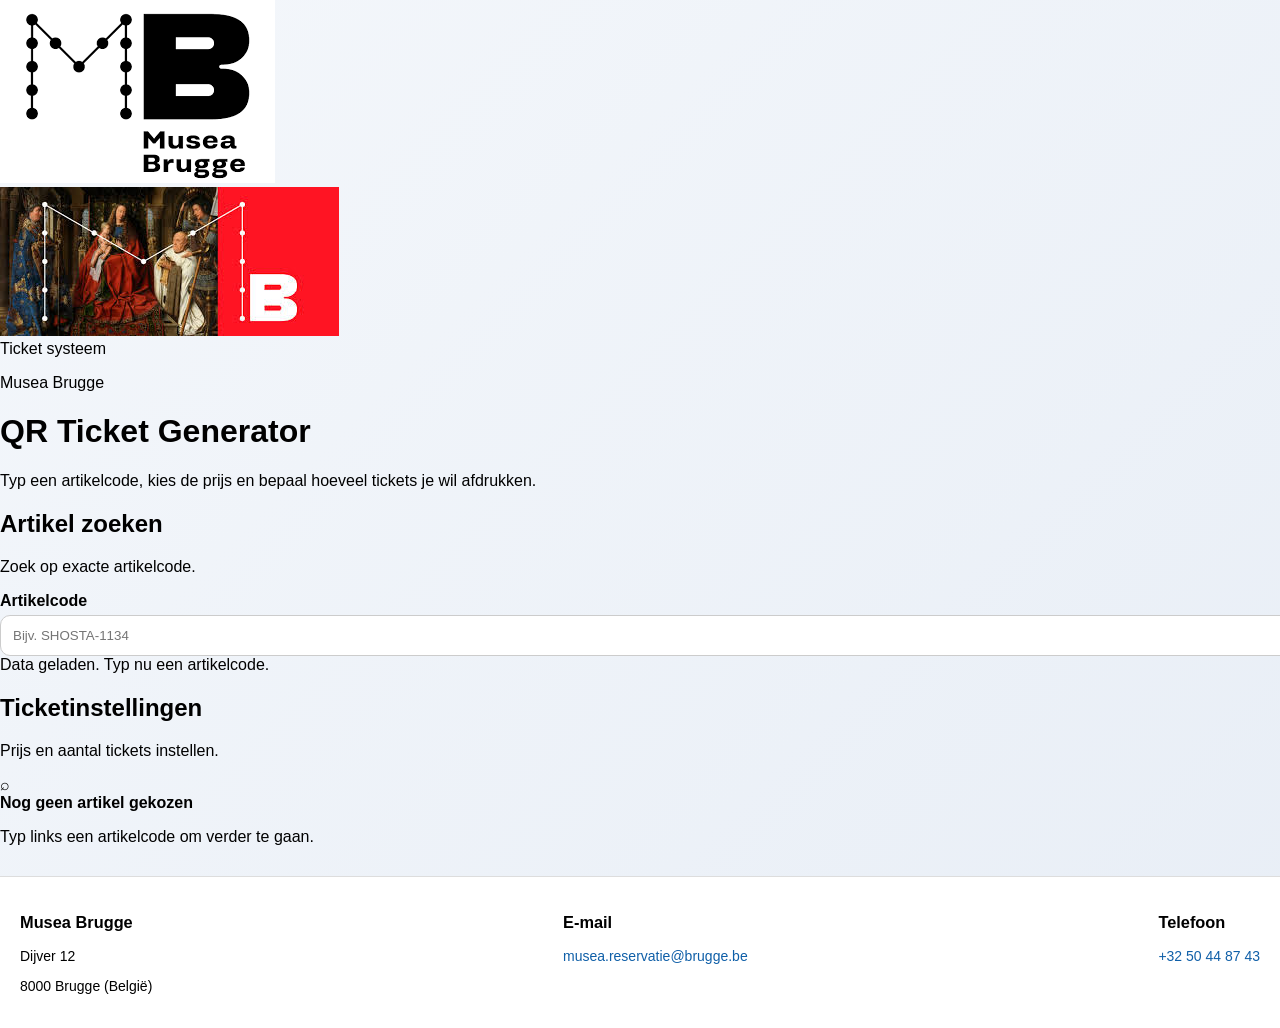
==== commit 0e83e46b: "Update index.html" ====
--- a/index.html
+++ b/index.html
@@ -8,95 +8,195 @@
 </head>
 <body>
 
-<div class="container">
-
-  <!-- HEADER -->
-  <header class="header">
-    <div class="logos">
-      <img src="logo-musea-brugge-1.png">
-      <img src="logo-musea-brugge-2.png">
-    </div>
-
-    <h1>QR Ticket Generator</h1>
-    <p>Typ een artikelcode en print tickets</p>
-  </header>
-
-  <!-- SEARCH -->
-  <div class="card">
-    <label>Artikelcode</label>
-    <input id="search" placeholder="Bijv. SHOSTA-1134">
+  <div class="page-shell">
+
+    <header class="hero">
+      <div class="hero-top">
+        <div class="logo-strip">
+          <div class="logo-card">
+            <img src="logo-musea-brugge-1.png" alt="Musea Brugge logo 1">
+          </div>
+          <div class="logo-card">
+            <img src="logo-musea-brugge-2.png" alt="Musea Brugge logo 2">
+          </div>
+        </div>
+
+        <div class="hero-badge">Ticket systeem</div>
+      </div>
+
+      <div class="hero-content">
+        <p class="eyebrow">Musea Brugge</p>
+        <h1>QR Ticket Generator</h1>
+        <p class="subtitle">
+          Typ een artikelcode, kies de prijs en bepaal hoeveel tickets je wil afdrukken.
+        </p>
+      </div>
+    </header>
+
+    <main class="main-grid">
+      <section class="panel search-panel">
+        <div class="panel-head">
+          <h2>Artikel zoeken</h2>
+          <p>Zoek op exacte artikelcode.</p>
+        </div>
+
+        <div class="field-group">
+          <label for="search">Artikelcode</label>
+          <input id="search" type="text" placeholder="Bijv. SHOSTA-1134" autocomplete="off">
+        </div>
+
+        <div class="status-box" id="status">
+          Data wordt geladen...
+        </div>
+      </section>
+
+      <section class="panel result-panel">
+        <div class="panel-head">
+          <h2>Ticketinstellingen</h2>
+          <p>Prijs en aantal tickets instellen.</p>
+        </div>
+
+        <div id="result" class="result-empty">
+          <div class="empty-box">
+            <div class="empty-icon">⌕</div>
+            <div>
+              <strong>Nog geen artikel gekozen</strong>
+              <p>Typ links een artikelcode om verder te gaan.</p>
+            </div>
+          </div>
+        </div>
+      </section>
+    </main>
+
+    <footer class="footer">
+      <div class="footer-col">
+        <h3>Musea Brugge</h3>
+        <p>Dijver 12</p>
+        <p>8000 Brugge (België)</p>
+      </div>
+
+      <div class="footer-col">
+        <h3>E-mail</h3>
+        <p>
+          <a href="mailto:musea.reservatie@brugge.be">musea.reservatie@brugge.be</a>
+        </p>
+      </div>
+
+      <div class="footer-col">
+        <h3>Telefoon</h3>
+        <p>
+          <a href="tel:+3250448743">+32 50 44 87 43</a>
+        </p>
+      </div>
+    </footer>
+
   </div>
 
-  <!-- RESULT -->
-  <div id="result"></div>
-
-</div>
-
-<!-- FOOTER -->
-<footer class="footer">
-  <div>
-    <strong>Musea Brugge</strong><br>
-    Dijver 12<br>
-    8000 Brugge (België)
-  </div>
-
-  <div>
-    📧 <a href="mailto:musea.reservatie@brugge.be">musea.reservatie@brugge.be</a><br>
-    📱 <a href="tel:+3250448743">+32 50 44 87 43</a>
-  </div>
-</footer>
-
-<script>
-let data = [];
-
-fetch('data.json')
-  .then(res => res.json())
-  .then(json => data = json);
-
-document.getElementById('search').addEventListener('input', function () {
-  const value = this.value.toLowerCase();
-
-  const product = data.find(p =>
-    p.artikelcode.toLowerCase() === value
-  );
-
-  const result = document.getElementById('result');
-
-  if (!product) {
-    result.innerHTML = "";
-    return;
-  }
-
-  result.innerHTML = `
-    <div class="card">
-      <h2>${product.artikelcode}</h2>
-
-      <label>Prijs</label>
-      <input type="number" id="prijs" value="${product.prijs}" step="0.01">
-
-      <label>Aantal</label>
-      <input type="number" id="aantal" value="1">
-
-      <button onclick='printTicket(${JSON.stringify(product)})'>
-        Print
-      </button>
-    </div>
-  `;
-});
-
-function printTicket(product) {
-  const prijs = document.getElementById("prijs").value;
-  const aantal = document.getElementById("aantal").value;
-
-  localStorage.setItem("printData", JSON.stringify({
-    artikelcode: product.artikelcode,
-    prijs: prijs,
-    aantal: aantal
-  }));
-
-  window.open("print.html");
-}
-</script>
+  <script>
+    let data = [];
+
+    fetch("data.json")
+      .then(res => {
+        if (!res.ok) {
+          throw new Error("Kon data.json niet laden");
+        }
+        return res.json();
+      })
+      .then(json => {
+        data = json;
+        document.getElementById("status").textContent = "Data geladen. Typ nu een artikelcode.";
+      })
+      .catch(error => {
+        document.getElementById("status").textContent = "Fout bij laden van data.json.";
+        console.error(error);
+      });
+
+    document.getElementById("search").addEventListener("input", function () {
+      const value = this.value.trim().toLowerCase();
+      const result = document.getElementById("result");
+
+      if (!value) {
+        result.className = "result-empty";
+        result.innerHTML = `
+          <div class="empty-box">
+            <div class="empty-icon">⌕</div>
+            <div>
+              <strong>Nog geen artikel gekozen</strong>
+              <p>Typ links een artikelcode om verder te gaan.</p>
+            </div>
+          </div>
+        `;
+        return;
+      }
+
+      const product = data.find(p => String(p.artikelcode).toLowerCase() === value);
+
+      if (!product) {
+        result.className = "result-empty";
+        result.innerHTML = `
+          <div class="empty-box">
+            <div class="empty-icon">!</div>
+            <div>
+              <strong>Artikel niet gevonden</strong>
+              <p>Controleer de artikelcode en probeer opnieuw.</p>
+            </div>
+          </div>
+        `;
+        return;
+      }
+
+      result.className = "";
+      result.innerHTML = `
+        <div class="ticket-card">
+          <div class="article-chip">${product.artikelcode}</div>
+
+          <div class="big-code-box">
+            <span class="mini-title">Artikelcode</span>
+            <div class="big-code">${product.artikelcode}</div>
+          </div>
+
+          <div class="settings-grid">
+            <div class="setting-card">
+              <label for="prijs">Prijs</label>
+              <input type="number" id="prijs" value="${Number(product.prijs).toFixed(2)}" step="0.01" min="0">
+            </div>
+
+            <div class="setting-card">
+              <label for="aantal">Aantal tickets</label>
+              <input type="number" id="aantal" value="1" min="1">
+            </div>
+          </div>
+
+          <button class="print-btn" onclick='printTicket(${JSON.stringify(product)})'>
+            Tickets afdrukken
+          </button>
+        </div>
+      `;
+    });
+
+    function printTicket(product) {
+      const prijs = Number(document.getElementById("prijs").value);
+      const aantal = Number(document.getElementById("aantal").value);
+
+      if (isNaN(prijs) || prijs < 0) {
+        alert("Geef een geldige prijs in.");
+        return;
+      }
+
+      if (isNaN(aantal) || aantal < 1) {
+        alert("Geef een geldig aantal in.");
+        return;
+      }
+
+      localStorage.setItem("printData", JSON.stringify({
+        artikelcode: product.artikelcode,
+        prijs: prijs,
+        aantal: aantal
+      }));
+
+      window.open("print.html", "_blank");
+    }
+  </script>
 
 </body>
 </html>
--- a/style.css
+++ b/style.css
@@ -1,374 +1,97 @@
-* {
+body {
+  font-family: Arial, sans-serif;
+  background: linear-gradient(135deg, #f4f7fb, #e8eef6);
   margin: 0;
-  padding: 0;
-  box-sizing: border-box;
 }
 
-:root {
-  --bg: #eef3f8;
-  --card: #ffffff;
-  --card-soft: #f8fbff;
-  --text: #102033;
-  --muted: #5f7185;
-  --line: #dbe4ee;
-  --accent: #0f5fa8;
-  --accent-dark: #0a3d6d;
-  --success: #0f8b6d;
-  --shadow: 0 20px 50px rgba(16, 32, 51, 0.10);
-  --radius-xl: 28px;
-  --radius-lg: 20px;
-  --radius-md: 14px;
+.app {
+  max-width: 700px;
+  margin: auto;
+  padding: 30px 20px;
 }
 
-body {
-  font-family: Arial, sans-serif;
-  min-height: 100vh;
-  color: var(--text);
-  background:
-    radial-gradient(circle at top left, rgba(15, 95, 168, 0.12), transparent 28%),
-    linear-gradient(180deg, #f4f7fb 0%, #eaf0f6 100%);
+/* HEADER */
+.header {
+  text-align: center;
+  margin-bottom: 25px;
 }
 
-.app-shell {
-  max-width: 1240px;
-  margin: 0 auto;
-  padding: 28px 18px 40px;
+.header h1 {
+  margin: 10px 0;
+  font-size: 32px;
 }
 
-.hero {
-  background: linear-gradient(135deg, #ffffff 0%, #f6fbff 100%);
-  border: 1px solid rgba(219, 228, 238, 0.95);
-  border-radius: 32px;
-  padding: 26px;
-  box-shadow: var(--shadow);
-  margin-bottom: 22px;
+.header p {
+  color: #666;
 }
 
-.hero-top {
-  display: flex;
-  align-items: flex-start;
-  justify-content: space-between;
-  gap: 18px;
-  margin-bottom: 24px;
-  flex-wrap: wrap;
+.logos img {
+  height: 50px;
+  margin: 5px;
 }
 
-.logo-group {
-  display: flex;
-  gap: 14px;
-  flex-wrap: wrap;
+/* CARD */
+.card {
+  background: white;
+  padding: 20px;
+  border-radius: 18px;
+  margin-bottom: 15px;
+  box-shadow: 0 10px 30px rgba(0,0,0,0.08);
 }
 
-.logo-box {
-  width: 150px;
-  height: 78px;
-  background: #fff;
-  border: 1px solid var(--line);
-  border-radius: 18px;
-  display: flex;
-  align-items: center;
-  justify-content: center;
-  padding: 12px;
-  overflow: hidden;
+.result-card {
+  border: 2px solid #e0e7ef;
 }
 
-.logo-box img {
-  max-width: 100%;
-  max-height: 100%;
-  object-fit: contain;
+/* FORM */
+label {
+  font-weight: bold;
   display: block;
+  margin-top: 10px;
 }
 
-.logo-placeholder {
-  background: linear-gradient(135deg, #f5f9fd, #edf3f8);
+input {
+  width: 100%;
+  padding: 12px;
+  margin-top: 5px;
+  border-radius: 10px;
+  border: 1px solid #ccc;
 }
 
-.logo-fallback {
-  display: none;
-  color: var(--muted);
-  font-size: 14px;
-  font-weight: 700;
+/* BUTTON */
+button {
+  margin-top: 15px;
+  width: 100%;
+  padding: 14px;
+  background: #0f8b6d;
+  color: white;
+  border: none;
+  border-radius: 12px;
+  font-size: 16px;
+  font-weight: bold;
+  cursor: pointer;
 }
 
-.logo-placeholder .logo-fallback {
-  display: block;
+button:hover {
+  background: #0a6d55;
 }
 
-.hero-badge {
-  background: linear-gradient(135deg, var(--accent), var(--accent-dark));
-  color: white;
-  font-weight: 700;
+/* FOOTER */
+.footer {
+  margin-top: 30px;
+  background: white;
+  padding: 20px;
+  display: flex;
+  justify-content: space-between;
+  border-top: 1px solid #ddd;
   font-size: 14px;
-  padding: 12px 16px;
-  border-radius: 999px;
-  box-shadow: 0 10px 22px rgba(15, 95, 168, 0.20);
 }
 
-.eyebrow {
-  font-size: 12px;
-  font-weight: 700;
-  text-transform: uppercase;
-  letter-spacing: 1.2px;
-  color: var(--accent);
-  margin-bottom: 10px;
+.footer a {
+  color: #0f5fa8;
+  text-decoration: none;
 }
 
-h1 {
-  font-size: 44px;
-  line-height: 1.05;
-  color: #0d1c2f;
-  margin-bottom: 12px;
+.footer a:hover {
+  text-decoration: underline;
 }
-
-.subtitle {
-  max-width: 720px;
-  font-size: 17px;
-  line-height: 1.65;
-  color: var(--muted);
-}
-
-.main-grid {
-  display: grid;
-  grid-template-columns: 390px 1fr;
-  gap: 22px;
-}
-
-.panel {
-  background: var(--card);
-  border: 1px solid var(--line);
-  border-radius: var(--radius-xl);
-  box-shadow: var(--shadow);
-  padding: 26px;
-}
-
-.panel-header {
-  margin-bottom: 22px;
-}
-
-.panel-header h2 {
-  font-size: 26px;
-  color: #0d1c2f;
-  margin-bottom: 6px;
-}
-
-.panel-header p {
-  color: var(--muted);
-  font-size: 15px;
-  line-height: 1.6;
-}
-
-.form-block {
-  margin-bottom: 18px;
-}
-
-.field-label {
-  display: block;
-  margin-bottom: 9px;
-  font-size: 14px;
-  font-weight: 700;
-  color: #23374d;
-}
-
-input[type="text"],
-input[type="number"] {
-  width: 100%;
-  height: 58px;
-  border: 1px solid #cfd9e5;
-  border-radius: 16px;
-  padding: 0 18px;
-  font-size: 16px;
-  color: var(--text);
-  background: #fbfdff;
-  outline: none;
-  transition: 0.2s ease;
-}
-
-input[type="text"]:focus,
-input[type="number"]:focus {
-  border-color: var(--accent);
-  background: #ffffff;
-  box-shadow: 0 0 0 5px rgba(15, 95, 168, 0.10);
-}
-
-.status {
-  font-size: 14px;
-  line-height: 1.5;
-  color: var(--muted);
-  background: #f8fbfe;
-  border: 1px solid var(--line);
-  border-radius: 16px;
-  padding: 14px 16px;
-}
-
-.result.hidden {
-  display: none;
-}
-
-.product-card {
-  min-height: 100%;
-  background: linear-gradient(180deg, #ffffff 0%, #f7fbff 100%);
-  border: 1px solid #e1e9f1;
-  border-radius: 24px;
-  padding: 24px;
-}
-
-.article-code-chip {
-  display: inline-flex;
-  align-items: center;
-  justify-content: center;
-  min-height: 34px;
-  padding: 6px 12px;
-  border-radius: 999px;
-  background: #e9f4ff;
-  color: var(--accent-dark);
-  font-size: 12px;
-  font-weight: 700;
-  letter-spacing: 0.8px;
-  margin-bottom: 18px;
-}
-
-.article-main {
-  margin-bottom: 24px;
-}
-
-.article-block {
-  background: #fff;
-  border: 1px solid var(--line);
-  border-radius: 20px;
-  padding: 20px;
-}
-
-.mini-label {
-  display: block;
-  font-size: 13px;
-  color: var(--muted);
-  margin-bottom: 8px;
-}
-
-.article-code-large {
-  font-size: 34px;
-  font-weight: 700;
-  line-height: 1.2;
-  color: #0d1c2f;
-  word-break: break-word;
-}
-
-.settings-grid {
-  display: grid;
-  grid-template-columns: repeat(2, minmax(220px, 1fr));
-  gap: 16px;
-  margin-bottom: 22px;
-}
-
-.setting-box {
-  background: #fff;
-  border: 1px solid var(--line);
-  border-radius: 20px;
-  padding: 18px;
-}
-
-.action-row {
-  display: flex;
-  justify-content: flex-end;
-}
-
-.print-btn {
-  min-height: 56px;
-  border: none;
-  border-radius: 16px;
-  padding: 0 24px;
-  font-size: 16px;
-  font-weight: 700;
-  cursor: pointer;
-  color: #ffffff;
-  background: linear-gradient(135deg, #0f8b6d, #0a745b);
-  box-shadow: 0 14px 28px rgba(15, 139, 109, 0.20);
-  transition: transform 0.15s ease, box-shadow 0.15s ease;
-}
-
-.print-btn:hover {
-  transform: translateY(-1px);
-  box-shadow: 0 16px 30px rgba(15, 139, 109, 0.24);
-}
-
-.empty-state {
-  min-height: 220px;
-  border: 1px dashed #c9d6e3;
-  border-radius: 22px;
-  background: linear-gradient(180deg, #fbfdff 0%, #f4f8fc 100%);
-  display: flex;
-  align-items: center;
-  gap: 16px;
-  padding: 24px;
-  color: #42566d;
-}
-
-.empty-state strong {
-  display: block;
-  margin-bottom: 6px;
-  color: #1c3148;
-}
-
-.empty-state p {
-  line-height: 1.6;
-}
-
-.empty-state span {
-  font-weight: 700;
-}
-
-.empty-icon {
-  width: 52px;
-  height: 52px;
-  border-radius: 50%;
-  background: #e9f4ff;
-  color: var(--accent-dark);
-  display: flex;
-  align-items: center;
-  justify-content: center;
-  font-size: 24px;
-  flex-shrink: 0;
-}
-
-@media (max-width: 980px) {
-  .main-grid {
-    grid-template-columns: 1fr;
-  }
-
-  .settings-grid {
-    grid-template-columns: 1fr;
-  }
-}
-
-@media (max-width: 640px) {
-  .app-shell {
-    padding: 16px 12px 24px;
-  }
-
-  .hero,
-  .panel {
-    padding: 20px;
-    border-radius: 22px;
-  }
-
-  h1 {
-    font-size: 32px;
-  }
-
-  .logo-box {
-    width: 120px;
-    height: 70px;
-  }
-
-  .article-code-large {
-    font-size: 28px;
-  }
-
-  .action-row {
-    justify-content: stretch;
-  }
-
-  .print-btn {
-    width: 100%;
-  }
-}
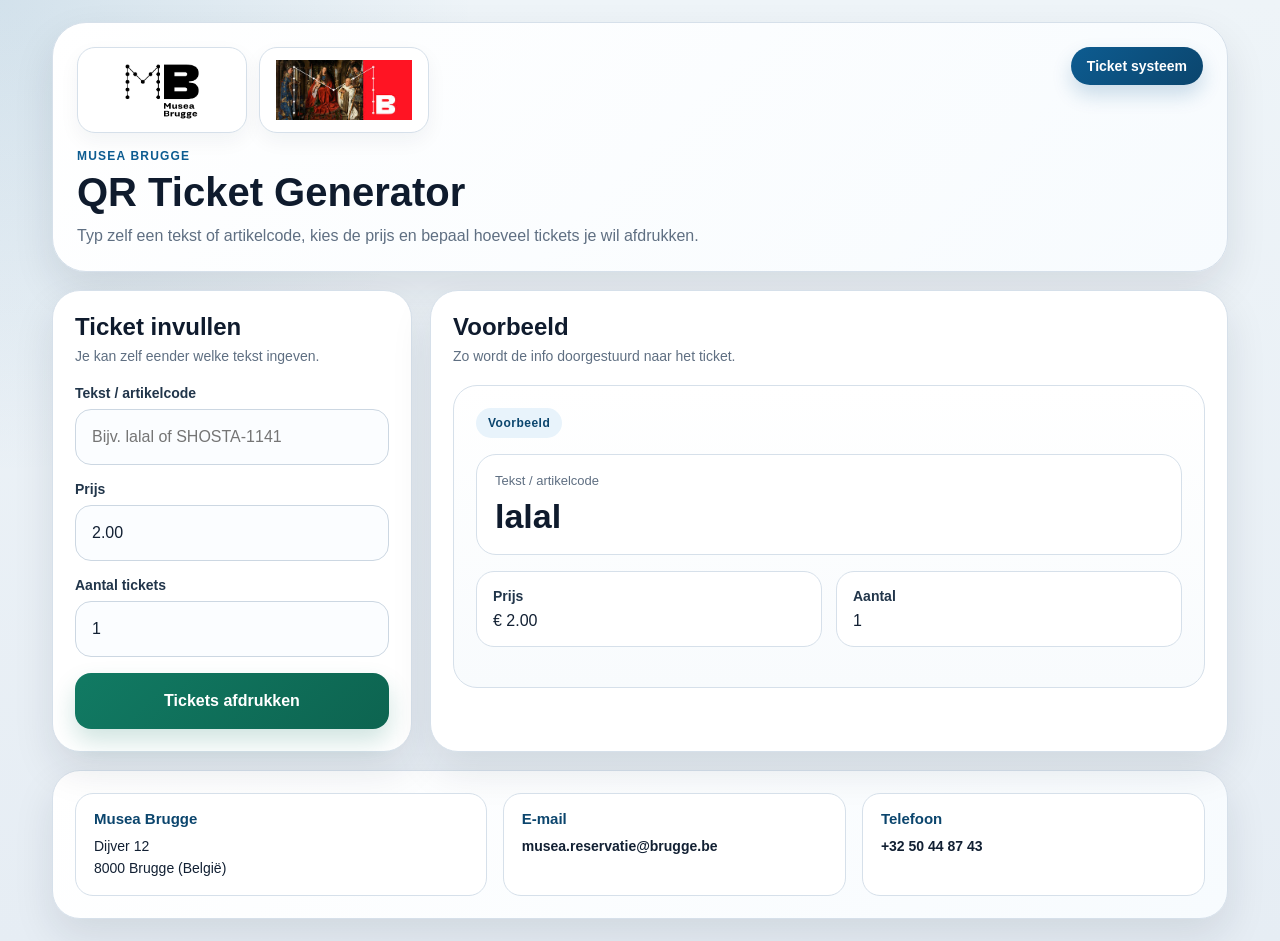
==== commit 50765363: "Update index.html" ====
--- a/index.html
+++ b/index.html
@@ -28,7 +28,7 @@
         <p class="eyebrow">Musea Brugge</p>
         <h1>QR Ticket Generator</h1>
         <p class="subtitle">
-          Typ een artikelcode, kies de prijs en bepaal hoeveel tickets je wil afdrukken.
+          Typ zelf een tekst of artikelcode, kies de prijs en bepaal hoeveel tickets je wil afdrukken.
         </p>
       </div>
     </header>
@@ -36,32 +36,53 @@
     <main class="main-grid">
       <section class="panel search-panel">
         <div class="panel-head">
-          <h2>Artikel zoeken</h2>
-          <p>Zoek op exacte artikelcode.</p>
+          <h2>Ticket invullen</h2>
+          <p>Je kan zelf eender welke tekst ingeven.</p>
         </div>
 
         <div class="field-group">
-          <label for="search">Artikelcode</label>
-          <input id="search" type="text" placeholder="Bijv. SHOSTA-1134" autocomplete="off">
+          <label for="search">Tekst / artikelcode</label>
+          <input id="search" type="text" placeholder="Bijv. lalal of SHOSTA-1141" autocomplete="off">
         </div>
 
-        <div class="status-box" id="status">
-          Data wordt geladen...
+        <div class="field-group">
+          <label for="prijs">Prijs</label>
+          <input id="prijs" type="number" placeholder="Bijv. 2.00" step="0.01" min="0" value="2.00">
         </div>
+
+        <div class="field-group">
+          <label for="aantal">Aantal tickets</label>
+          <input id="aantal" type="number" value="1" min="1">
+        </div>
+
+        <button class="print-btn" id="printButton">Tickets afdrukken</button>
       </section>
 
       <section class="panel result-panel">
         <div class="panel-head">
-          <h2>Ticketinstellingen</h2>
-          <p>Prijs en aantal tickets instellen.</p>
+          <h2>Voorbeeld</h2>
+          <p>Zo wordt de info doorgestuurd naar het ticket.</p>
         </div>
 
-        <div id="result" class="result-empty">
-          <div class="empty-box">
-            <div class="empty-icon">⌕</div>
-            <div>
-              <strong>Nog geen artikel gekozen</strong>
-              <p>Typ links een artikelcode om verder te gaan.</p>
+        <div id="result" class="result-preview">
+          <div class="ticket-card">
+            <div class="article-chip">Voorbeeld</div>
+
+            <div class="big-code-box">
+              <span class="mini-title">Tekst / artikelcode</span>
+              <div class="big-code" id="previewCode">lalal</div>
+            </div>
+
+            <div class="settings-grid">
+              <div class="setting-card">
+                <label>Prijs</label>
+                <div class="preview-value" id="previewPrijs">€ 2.00</div>
+              </div>
+
+              <div class="setting-card">
+                <label>Aantal</label>
+                <div class="preview-value" id="previewAantal">1</div>
+              </div>
             </div>
           </div>
         </div>
@@ -93,90 +114,34 @@
   </div>
 
   <script>
-    let data = [];
+    const searchInput = document.getElementById("search");
+    const prijsInput = document.getElementById("prijs");
+    const aantalInput = document.getElementById("aantal");
+    const printButton = document.getElementById("printButton");
 
-    fetch("data.json")
-      .then(res => {
-        if (!res.ok) {
-          throw new Error("Kon data.json niet laden");
-        }
-        return res.json();
-      })
-      .then(json => {
-        data = json;
-        document.getElementById("status").textContent = "Data geladen. Typ nu een artikelcode.";
-      })
-      .catch(error => {
-        document.getElementById("status").textContent = "Fout bij laden van data.json.";
-        console.error(error);
-      });
+    const previewCode = document.getElementById("previewCode");
+    const previewPrijs = document.getElementById("previewPrijs");
+    const previewAantal = document.getElementById("previewAantal");
 
-    document.getElementById("search").addEventListener("input", function () {
-      const value = this.value.trim().toLowerCase();
-      const result = document.getElementById("result");
+    function updatePreview() {
+      const code = searchInput.value.trim() || "lalal";
+      const prijs = Number(prijsInput.value || 0);
+      const aantal = Number(aantalInput.value || 1);
 
-      if (!value) {
-        result.className = "result-empty";
-        result.innerHTML = `
-          <div class="empty-box">
-            <div class="empty-icon">⌕</div>
-            <div>
-              <strong>Nog geen artikel gekozen</strong>
-              <p>Typ links een artikelcode om verder te gaan.</p>
-            </div>
-          </div>
-        `;
+      previewCode.textContent = code;
+      previewPrijs.textContent = "€ " + prijs.toFixed(2);
+      previewAantal.textContent = aantal;
+    }
+
+    function printTicket() {
+      const code = searchInput.value.trim();
+      const prijs = Number(prijsInput.value);
+      const aantal = Number(aantalInput.value);
+
+      if (!code) {
+        alert("Geef eerst tekst of een artikelcode in.");
         return;
       }
-
-      const product = data.find(p => String(p.artikelcode).toLowerCase() === value);
-
-      if (!product) {
-        result.className = "result-empty";
-        result.innerHTML = `
-          <div class="empty-box">
-            <div class="empty-icon">!</div>
-            <div>
-              <strong>Artikel niet gevonden</strong>
-              <p>Controleer de artikelcode en probeer opnieuw.</p>
-            </div>
-          </div>
-        `;
-        return;
-      }
-
-      result.className = "";
-      result.innerHTML = `
-        <div class="ticket-card">
-          <div class="article-chip">${product.artikelcode}</div>
-
-          <div class="big-code-box">
-            <span class="mini-title">Artikelcode</span>
-            <div class="big-code">${product.artikelcode}</div>
-          </div>
-
-          <div class="settings-grid">
-            <div class="setting-card">
-              <label for="prijs">Prijs</label>
-              <input type="number" id="prijs" value="${Number(product.prijs).toFixed(2)}" step="0.01" min="0">
-            </div>
-
-            <div class="setting-card">
-              <label for="aantal">Aantal tickets</label>
-              <input type="number" id="aantal" value="1" min="1">
-            </div>
-          </div>
-
-          <button class="print-btn" onclick='printTicket(${JSON.stringify(product)})'>
-            Tickets afdrukken
-          </button>
-        </div>
-      `;
-    });
-
-    function printTicket(product) {
-      const prijs = Number(document.getElementById("prijs").value);
-      const aantal = Number(document.getElementById("aantal").value);
 
       if (isNaN(prijs) || prijs < 0) {
         alert("Geef een geldige prijs in.");
@@ -189,13 +154,20 @@
       }
 
       localStorage.setItem("printData", JSON.stringify({
-        artikelcode: product.artikelcode,
+        artikelcode: code,
         prijs: prijs,
         aantal: aantal
       }));
 
       window.open("print.html", "_blank");
     }
+
+    searchInput.addEventListener("input", updatePreview);
+    prijsInput.addEventListener("input", updatePreview);
+    aantalInput.addEventListener("input", updatePreview);
+    printButton.addEventListener("click", printTicket);
+
+    updatePreview();
   </script>
 
 </body>
--- a/style.css
+++ b/style.css
@@ -1,97 +1,383 @@
+* {
+  margin: 0;
+  padding: 0;
+  box-sizing: border-box;
+}
+
+:root {
+  --bg-1: #eef4f8;
+  --bg-2: #e6edf4;
+  --panel: #ffffff;
+  --panel-soft: #f8fbfd;
+  --line: #d6e0ea;
+  --text: #122033;
+  --muted: #5f6f82;
+  --accent: #0d5c91;
+  --accent-dark: #0b456d;
+  --accent-soft: #e8f3fb;
+  --success: #117a63;
+  --success-dark: #0d6450;
+  --shadow: 0 18px 40px rgba(18, 32, 51, 0.10);
+  --radius-xl: 28px;
+  --radius-lg: 22px;
+  --radius-md: 16px;
+}
+
 body {
   font-family: Arial, sans-serif;
-  background: linear-gradient(135deg, #f4f7fb, #e8eef6);
-  margin: 0;
-}
-
-.app {
-  max-width: 700px;
-  margin: auto;
-  padding: 30px 20px;
-}
-
-/* HEADER */
-.header {
-  text-align: center;
-  margin-bottom: 25px;
-}
-
-.header h1 {
-  margin: 10px 0;
-  font-size: 32px;
-}
-
-.header p {
-  color: #666;
-}
-
-.logos img {
-  height: 50px;
-  margin: 5px;
-}
-
-/* CARD */
-.card {
-  background: white;
-  padding: 20px;
+  color: var(--text);
+  background:
+    radial-gradient(circle at top left, rgba(13, 92, 145, 0.12), transparent 30%),
+    linear-gradient(180deg, var(--bg-1) 0%, var(--bg-2) 100%);
+}
+
+.page-shell {
+  max-width: 1220px;
+  margin: 0 auto;
+  padding: 22px;
+}
+
+.hero {
+  background: linear-gradient(135deg, #ffffff 0%, #f7fbfe 100%);
+  border: 1px solid var(--line);
+  border-radius: 34px;
+  padding: 24px 24px 22px;
+  box-shadow: var(--shadow);
+  margin-bottom: 18px;
+}
+
+.hero-top {
+  display: flex;
+  justify-content: space-between;
+  align-items: flex-start;
+  gap: 16px;
+  flex-wrap: wrap;
+  margin-bottom: 16px;
+}
+
+.logo-strip {
+  display: flex;
+  gap: 12px;
+  flex-wrap: wrap;
+}
+
+.logo-card {
+  width: 170px;
+  height: 86px;
+  background: #ffffff;
+  border: 1px solid var(--line);
   border-radius: 18px;
-  margin-bottom: 15px;
-  box-shadow: 0 10px 30px rgba(0,0,0,0.08);
-}
-
-.result-card {
-  border: 2px solid #e0e7ef;
-}
-
-/* FORM */
+  display: flex;
+  align-items: center;
+  justify-content: center;
+  padding: 12px;
+  box-shadow: 0 8px 20px rgba(18, 32, 51, 0.05);
+}
+
+.logo-card img {
+  max-width: 100%;
+  max-height: 100%;
+  object-fit: contain;
+  display: block;
+}
+
+.hero-badge {
+  background: linear-gradient(135deg, var(--accent), var(--accent-dark));
+  color: white;
+  font-weight: 700;
+  font-size: 14px;
+  padding: 11px 16px;
+  border-radius: 999px;
+  box-shadow: 0 10px 20px rgba(13, 92, 145, 0.20);
+}
+
+.eyebrow {
+  font-size: 12px;
+  text-transform: uppercase;
+  letter-spacing: 1.2px;
+  font-weight: 700;
+  color: var(--accent);
+  margin-bottom: 8px;
+}
+
+.hero h1 {
+  font-size: 40px;
+  line-height: 1.05;
+  margin-bottom: 10px;
+  color: #0f1b2d;
+}
+
+.subtitle {
+  font-size: 16px;
+  line-height: 1.6;
+  color: var(--muted);
+  max-width: 740px;
+}
+
+.main-grid {
+  display: grid;
+  grid-template-columns: 360px 1fr;
+  gap: 18px;
+  margin-bottom: 18px;
+}
+
+.panel {
+  background: var(--panel);
+  border: 1px solid var(--line);
+  border-radius: 28px;
+  box-shadow: var(--shadow);
+  padding: 22px;
+}
+
+.panel-head {
+  margin-bottom: 18px;
+}
+
+.panel-head h2 {
+  font-size: 24px;
+  color: #0f1b2d;
+  margin-bottom: 5px;
+}
+
+.panel-head p {
+  font-size: 14px;
+  color: var(--muted);
+  line-height: 1.5;
+}
+
+.field-group {
+  margin-bottom: 16px;
+}
+
 label {
-  font-weight: bold;
   display: block;
-  margin-top: 10px;
+  margin-bottom: 8px;
+  font-size: 14px;
+  font-weight: 700;
+  color: #21354a;
 }
 
 input {
   width: 100%;
-  padding: 12px;
-  margin-top: 5px;
-  border-radius: 10px;
-  border: 1px solid #ccc;
-}
-
-/* BUTTON */
-button {
-  margin-top: 15px;
+  height: 56px;
+  border: 1px solid #ccd7e2;
+  border-radius: 16px;
+  padding: 0 16px;
+  font-size: 16px;
+  background: #fbfdff;
+  color: var(--text);
+  outline: none;
+  transition: 0.2s ease;
+}
+
+input:focus {
+  border-color: var(--accent);
+  background: #ffffff;
+  box-shadow: 0 0 0 4px rgba(13, 92, 145, 0.10);
+}
+
+.status-box {
+  background: linear-gradient(180deg, #f8fbfe 0%, #f2f7fb 100%);
+  border: 1px solid var(--line);
+  border-radius: 16px;
+  padding: 14px 15px;
+  font-size: 14px;
+  color: var(--muted);
+  line-height: 1.5;
+}
+
+.result-empty {
+  min-height: 100%;
+}
+
+.empty-box {
+  min-height: 230px;
+  display: flex;
+  align-items: center;
+  gap: 14px;
+  background: linear-gradient(180deg, #fbfdff 0%, #f4f8fb 100%);
+  border: 1px dashed #c7d4e0;
+  border-radius: 22px;
+  padding: 24px;
+  color: #425467;
+}
+
+.empty-box strong {
+  display: block;
+  margin-bottom: 6px;
+  color: #21354a;
+}
+
+.empty-box p {
+  line-height: 1.55;
+}
+
+.empty-icon {
+  width: 52px;
+  height: 52px;
+  border-radius: 50%;
+  background: var(--accent-soft);
+  color: var(--accent-dark);
+  display: flex;
+  align-items: center;
+  justify-content: center;
+  font-size: 24px;
+  flex-shrink: 0;
+}
+
+.ticket-card {
+  background: linear-gradient(180deg, #ffffff 0%, #f8fbfd 100%);
+  border: 1px solid var(--line);
+  border-radius: 24px;
+  padding: 22px;
+}
+
+.article-chip {
+  display: inline-block;
+  background: var(--accent-soft);
+  color: var(--accent-dark);
+  font-size: 12px;
+  font-weight: 700;
+  border-radius: 999px;
+  padding: 8px 12px;
+  margin-bottom: 16px;
+  letter-spacing: 0.5px;
+}
+
+.big-code-box {
+  background: white;
+  border: 1px solid var(--line);
+  border-radius: 20px;
+  padding: 18px;
+  margin-bottom: 16px;
+}
+
+.mini-title {
+  display: block;
+  font-size: 13px;
+  color: var(--muted);
+  margin-bottom: 8px;
+}
+
+.big-code {
+  font-size: 34px;
+  line-height: 1.2;
+  font-weight: 700;
+  color: #0f1b2d;
+  word-break: break-word;
+}
+
+.settings-grid {
+  display: grid;
+  grid-template-columns: repeat(2, minmax(200px, 1fr));
+  gap: 14px;
+  margin-bottom: 18px;
+}
+
+.setting-card {
+  background: white;
+  border: 1px solid var(--line);
+  border-radius: 18px;
+  padding: 16px;
+}
+
+.print-btn {
   width: 100%;
-  padding: 14px;
-  background: #0f8b6d;
+  height: 56px;
+  border: none;
+  border-radius: 16px;
+  background: linear-gradient(135deg, var(--success), var(--success-dark));
   color: white;
-  border: none;
-  border-radius: 12px;
   font-size: 16px;
-  font-weight: bold;
+  font-weight: 700;
   cursor: pointer;
-}
-
-button:hover {
-  background: #0a6d55;
-}
-
-/* FOOTER */
+  box-shadow: 0 12px 24px rgba(17, 122, 99, 0.20);
+  transition: 0.18s ease;
+}
+
+.print-btn:hover {
+  transform: translateY(-1px);
+  box-shadow: 0 14px 28px rgba(17, 122, 99, 0.24);
+}
+
 .footer {
-  margin-top: 30px;
-  background: white;
-  padding: 20px;
-  display: flex;
-  justify-content: space-between;
-  border-top: 1px solid #ddd;
-  font-size: 14px;
-}
-
-.footer a {
-  color: #0f5fa8;
+  display: grid;
+  grid-template-columns: 1.2fr 1fr 1fr;
+  gap: 16px;
+  background: linear-gradient(135deg, #ffffff 0%, #f7fbfe 100%);
+  border: 1px solid var(--line);
+  border-radius: 28px;
+  box-shadow: var(--shadow);
+  padding: 22px;
+}
+
+.footer-col {
+  background: #ffffff;
+  border: 1px solid var(--line);
+  border-radius: 18px;
+  padding: 16px 18px;
+}
+
+.footer-col h3 {
+  font-size: 15px;
+  color: var(--accent-dark);
+  margin-bottom: 8px;
+}
+
+.footer-col p {
+  font-size: 14px;
+  color: var(--text);
+  line-height: 1.6;
+}
+
+.footer-col a {
+  color: var(--text);
   text-decoration: none;
-}
-
-.footer a:hover {
+  font-weight: 700;
+  word-break: break-word;
+}
+
+.footer-col a:hover {
+  color: var(--accent);
   text-decoration: underline;
 }
+
+@media (max-width: 980px) {
+  .main-grid {
+    grid-template-columns: 1fr;
+  }
+
+  .footer {
+    grid-template-columns: 1fr;
+  }
+
+  .settings-grid {
+    grid-template-columns: 1fr;
+  }
+}
+
+@media (max-width: 640px) {
+  .page-shell {
+    padding: 14px;
+  }
+
+  .hero,
+  .panel,
+  .footer {
+    padding: 18px;
+    border-radius: 22px;
+  }
+
+  .hero h1 {
+    font-size: 31px;
+  }
+
+  .logo-card {
+    width: 140px;
+    height: 78px;
+  }
+
+  .big-code {
+    font-size: 26px;
+  }
+}
